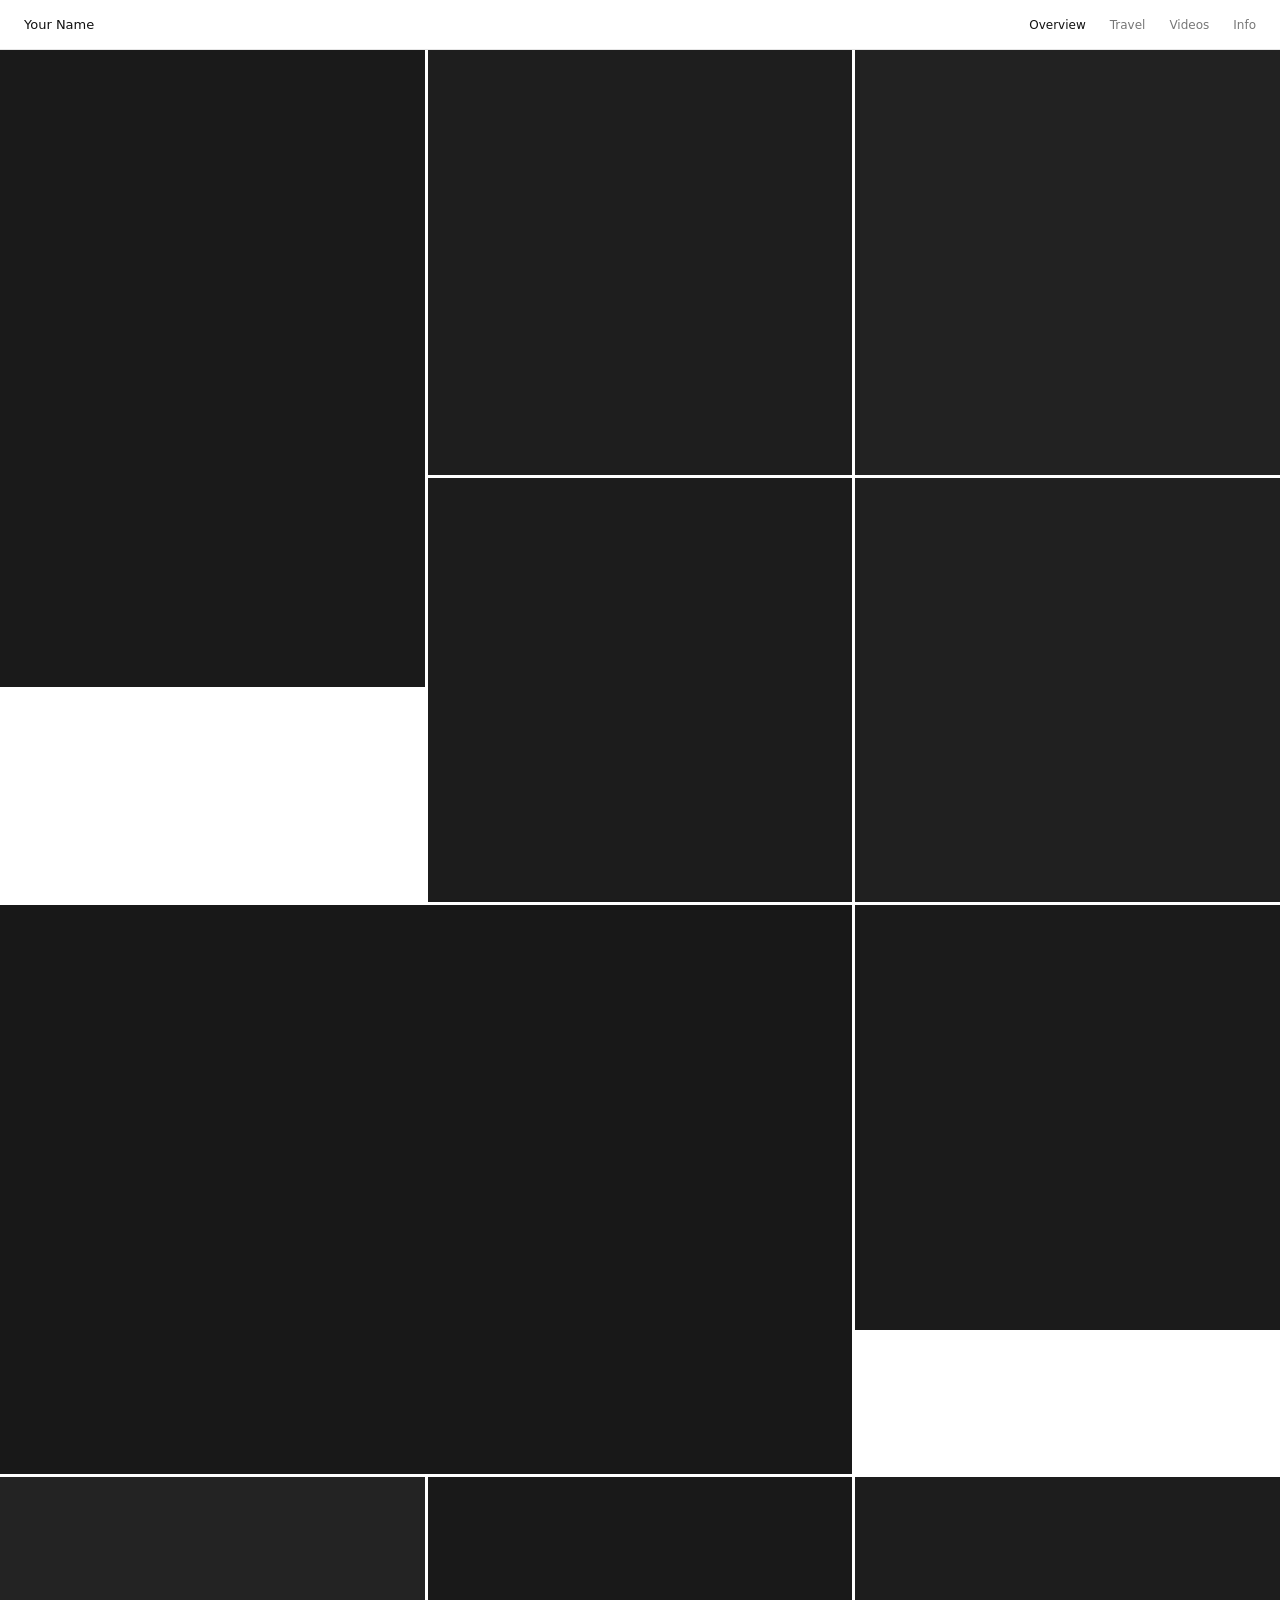
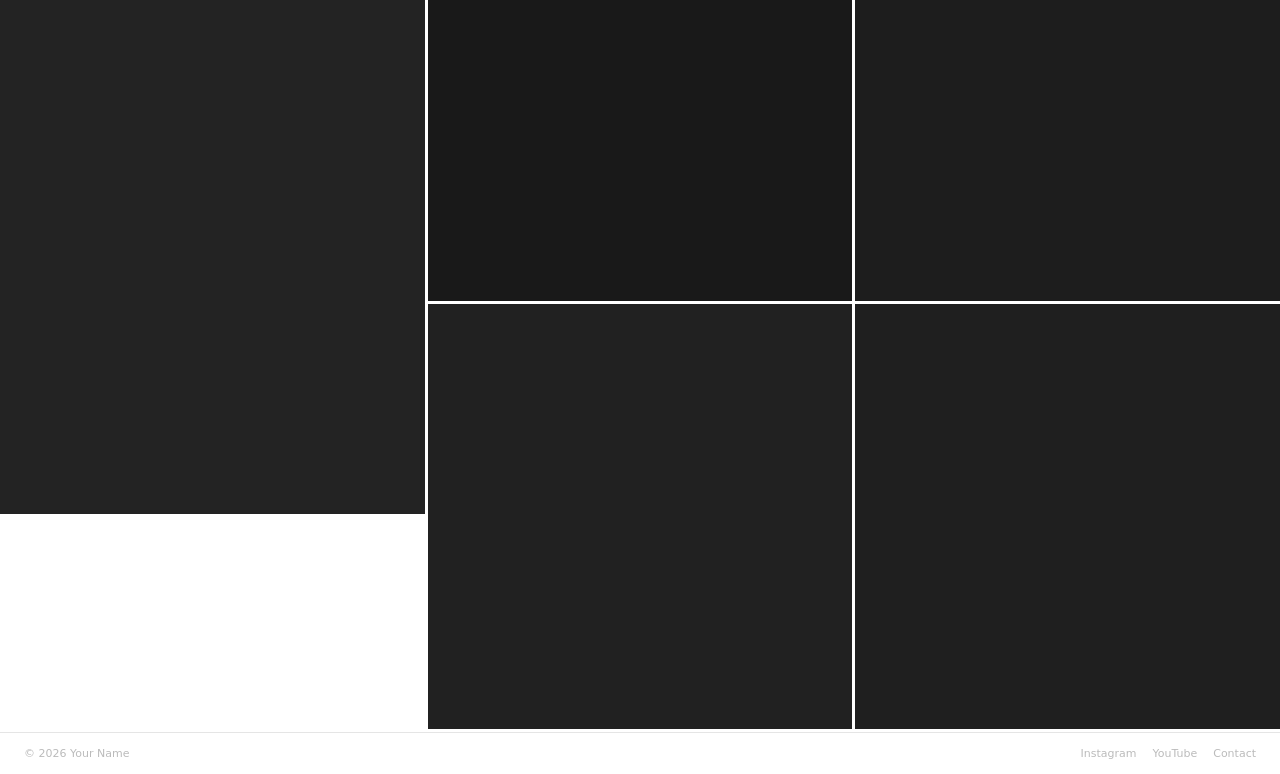
==== index.html @ 140dd401 "Build photography portfolio site from spec Static site with 4 pages (overview, travel, videos, info)" ====
<!DOCTYPE html>
<html lang="en">
<head>
  <meta charset="UTF-8">
  <meta name="viewport" content="width=device-width, initial-scale=1.0">
  <title>Portfolio</title>
  <link rel="stylesheet" href="style.css">
</head>
<body>
  <nav>
    <a class="site-name" href="index.html" id="nav-name"></a>
    <div class="nav-links" id="nav-links"></div>
    <div class="nav-hamburger"><span></span><span></span></div>
  </nav>

  <div class="photo-grid" id="photo-grid"></div>

  <div class="lightbox" id="lightbox">
    <img src="" alt="">
    <span class="lightbox-hint">click anywhere · esc to close</span>
  </div>

  <footer>
    <span class="footer-copy" id="footer-copy"></span>
    <div class="footer-links" id="footer-links"></div>
  </footer>

  <script src="config.js"></script>
  <script src="nav.js"></script>
  <script>
    // Nav
    document.getElementById("nav-name").textContent = CONFIG.name;
    const navLinks = document.getElementById("nav-links");
    CONFIG.nav.links.forEach(l => {
      const a = document.createElement("a");
      a.href = l.href;
      a.textContent = l.label;
      navLinks.appendChild(a);
    });

    // Photo grid
    const grid = document.getElementById("photo-grid");
    const rhythm = CONFIG.overview.rhythm;
    const photos = CONFIG.overview.photos;

    if (photos.length === 0) {
      const placeholderBgs = ["#1a1a1a","#1e1e1e","#222222","#1c1c1c","#202020","#181818","#1b1b1b","#232323","#191919","#1d1d1d","#212121","#1f1f1f"];
      for (let i = 0; i < 12; i++) {
        const div = document.createElement("div");
        div.className = "cell " + rhythm[i % rhythm.length];
        div.style.background = placeholderBgs[i];
        grid.appendChild(div);
      }
    } else {
      photos.forEach((photo, i) => {
        const div = document.createElement("div");
        div.className = "cell " + rhythm[i % rhythm.length];
        div.dataset.lightbox = photo.src;
        const img = document.createElement("img");
        img.src = photo.src;
        img.alt = photo.alt || "";
        img.loading = "lazy";
        div.appendChild(img);
        grid.appendChild(div);
      });
    }

    // Footer
    document.getElementById("footer-copy").textContent = "© " + new Date().getFullYear() + " " + CONFIG.name;
    const footerLinks = document.getElementById("footer-links");
    CONFIG.info.elsewhere.forEach(link => {
      if (!link.url) return;
      const a = document.createElement("a");
      a.href = link.url;
      a.target = "_blank";
      a.textContent = link.label;
      footerLinks.appendChild(a);
    });
    const contactA = document.createElement("a");
    contactA.href = "info.html";
    contactA.textContent = "Contact";
    footerLinks.appendChild(contactA);
  </script>
</body>
</html>
---- style.css ----
*, *::before, *::after { box-sizing: border-box; margin: 0; padding: 0; }

:root {
  --bg: #ffffff;
  --text: #111111;
  --text-muted: #777777;
  --text-faint: #bbbbbb;
  --border: rgba(0, 0, 0, 0.1);
  --gap: 3px;
  --font: system-ui, -apple-system, sans-serif;
}
@media (prefers-color-scheme: dark) {
  :root {
    --bg: #0f0f0f;
    --text: #e2e2e2;
    --text-muted: #666666;
    --text-faint: #3a3a3a;
    --border: rgba(255, 255, 255, 0.07);
  }
}

html { -webkit-font-smoothing: antialiased; }
body { background: var(--bg); color: var(--text); font-family: var(--font); }

/* Nav */
nav {
  display: flex; align-items: center; justify-content: space-between;
  padding: 17px 24px;
  border-bottom: 0.5px solid var(--border);
  position: sticky; top: 0; background: var(--bg); z-index: 10;
}
.site-name { font-size: 13px; color: var(--text); text-decoration: none; }
.nav-links { display: flex; gap: 24px; }
.nav-links a { font-size: 12px; color: var(--text-muted); text-decoration: none; transition: color 0.1s; }
.nav-links a:hover, .nav-links a.active { color: var(--text); }
.nav-hamburger { display: none; flex-direction: column; gap: 4px; cursor: pointer; padding: 4px; }
.nav-hamburger span { display: block; width: 18px; height: 0.5px; background: var(--text-muted); }

/* Overview grid */
.photo-grid {
  display: grid;
  grid-template-columns: repeat(3, minmax(0, 1fr));
  gap: var(--gap);
}
.cell { background: #1a1a1a; overflow: hidden; cursor: pointer; display: block; position: relative; }
.cell:hover { opacity: 0.86; transition: opacity 0.12s; }
.cell img { width: 100%; height: 100%; object-fit: cover; display: block; }
.cell.sq   { aspect-ratio: 1 / 1; }
.cell.tall { aspect-ratio: 2 / 3; grid-row: span 2; }
.cell.wide { grid-column: span 2; aspect-ratio: 3 / 2; }

/* Travel grid */
.travel-grid {
  display: grid;
  grid-template-columns: repeat(4, minmax(0, 1fr));
  gap: var(--gap);
}
.travel-cell { aspect-ratio: 1 / 1; background: #1a1a1a; overflow: hidden; cursor: pointer; position: relative; }
.travel-cell:hover { opacity: 0.86; transition: opacity 0.12s; }
.travel-cell img { width: 100%; height: 100%; object-fit: cover; display: block; }
.travel-label {
  position: absolute; bottom: 0; left: 0; right: 0;
  padding: 28px 10px 9px;
  background: linear-gradient(transparent, rgba(0, 0, 0, 0.55));
}
.travel-label span { font-size: 11px; color: rgba(255,255,255,0.85); letter-spacing: 0.04em; }

/* Video grid */
.video-grid {
  display: grid;
  grid-template-columns: repeat(2, minmax(0, 1fr));
  gap: 12px; padding: 20px;
}
.video-card { cursor: pointer; }
.video-card:hover { opacity: 0.86; transition: opacity 0.12s; }
.video-thumb {
  aspect-ratio: 16 / 9; background: #1a1a1a;
  border-radius: 4px; overflow: hidden;
  position: relative; display: flex; align-items: center; justify-content: center;
}
.video-thumb img { width: 100%; height: 100%; object-fit: cover; display: block; }
.play-btn {
  position: absolute; width: 38px; height: 38px; border-radius: 50%;
  background: rgba(255,255,255,0.12); border: 0.5px solid rgba(255,255,255,0.25);
  display: flex; align-items: center; justify-content: center;
}
.play-btn svg { margin-left: 2px; }
.video-meta { padding: 9px 2px 0; }
.video-title { font-size: 13px; color: var(--text); margin-bottom: 3px; }
.video-sub   { font-size: 11px; color: var(--text-muted); }

/* Info page */
.info-wrap { max-width: 480px; margin: 0 auto; padding: 52px 24px 72px; }
.info-section { margin-bottom: 40px; }
.info-label { font-size: 10px; letter-spacing: 0.1em; text-transform: uppercase; color: var(--text-faint); margin-bottom: 14px; }
.info-body { font-size: 13px; color: var(--text-muted); line-height: 1.85; }
.info-body p { margin-bottom: 10px; }
.info-body p:last-child { margin-bottom: 0; }
.info-list { list-style: none; }
.info-list li { font-size: 13px; color: var(--text-muted); line-height: 1.95; display: flex; justify-content: space-between; gap: 16px; }
.info-list li span { font-size: 12px; color: var(--text-faint); white-space: nowrap; }
.info-link { color: var(--text); text-decoration: none; border-bottom: 0.5px solid var(--border); padding-bottom: 1px; }
.info-link:hover { border-color: var(--text-muted); }
.info-divider { height: 0.5px; background: var(--border); margin-bottom: 40px; }

/* Lightbox */
.lightbox {
  display: none; position: fixed; inset: 0; z-index: 100;
  background: rgba(0,0,0,0.93);
  align-items: center; justify-content: center; flex-direction: column;
  gap: 14px; cursor: pointer;
}
.lightbox.open { display: flex; }
.lightbox img { max-width: 88vw; max-height: 85vh; object-fit: contain; display: block; }
.lightbox-hint { font-size: 11px; color: rgba(255,255,255,0.25); letter-spacing: 0.06em; }

/* Footer */
footer {
  display: flex; justify-content: space-between; align-items: center;
  padding: 14px 24px; border-top: 0.5px solid var(--border); margin-top: var(--gap);
}
.footer-copy { font-size: 11px; color: var(--text-faint); }
.footer-links { display: flex; gap: 16px; }
.footer-links a { font-size: 11px; color: var(--text-faint); text-decoration: none; }
.footer-links a:hover { color: var(--text-muted); }

/* Mobile */
@media (max-width: 640px) {
  nav { padding: 14px 16px; }
  .nav-links { display: none; }
  .nav-links.open {
    display: flex; flex-direction: column;
    position: absolute; top: 48px; left: 0; right: 0;
    background: var(--bg); border-bottom: 0.5px solid var(--border);
    padding: 16px 16px 20px; gap: 16px; z-index: 9;
  }
  .nav-hamburger { display: flex; }
  .photo-grid  { grid-template-columns: repeat(2, minmax(0, 1fr)); }
  .travel-grid { grid-template-columns: repeat(2, minmax(0, 1fr)); }
  .video-grid  { grid-template-columns: 1fr; padding: 14px; }
  .info-wrap   { padding: 36px 16px 56px; }
  footer { padding: 12px 16px; flex-direction: column; gap: 8px; align-items: flex-start; }
}
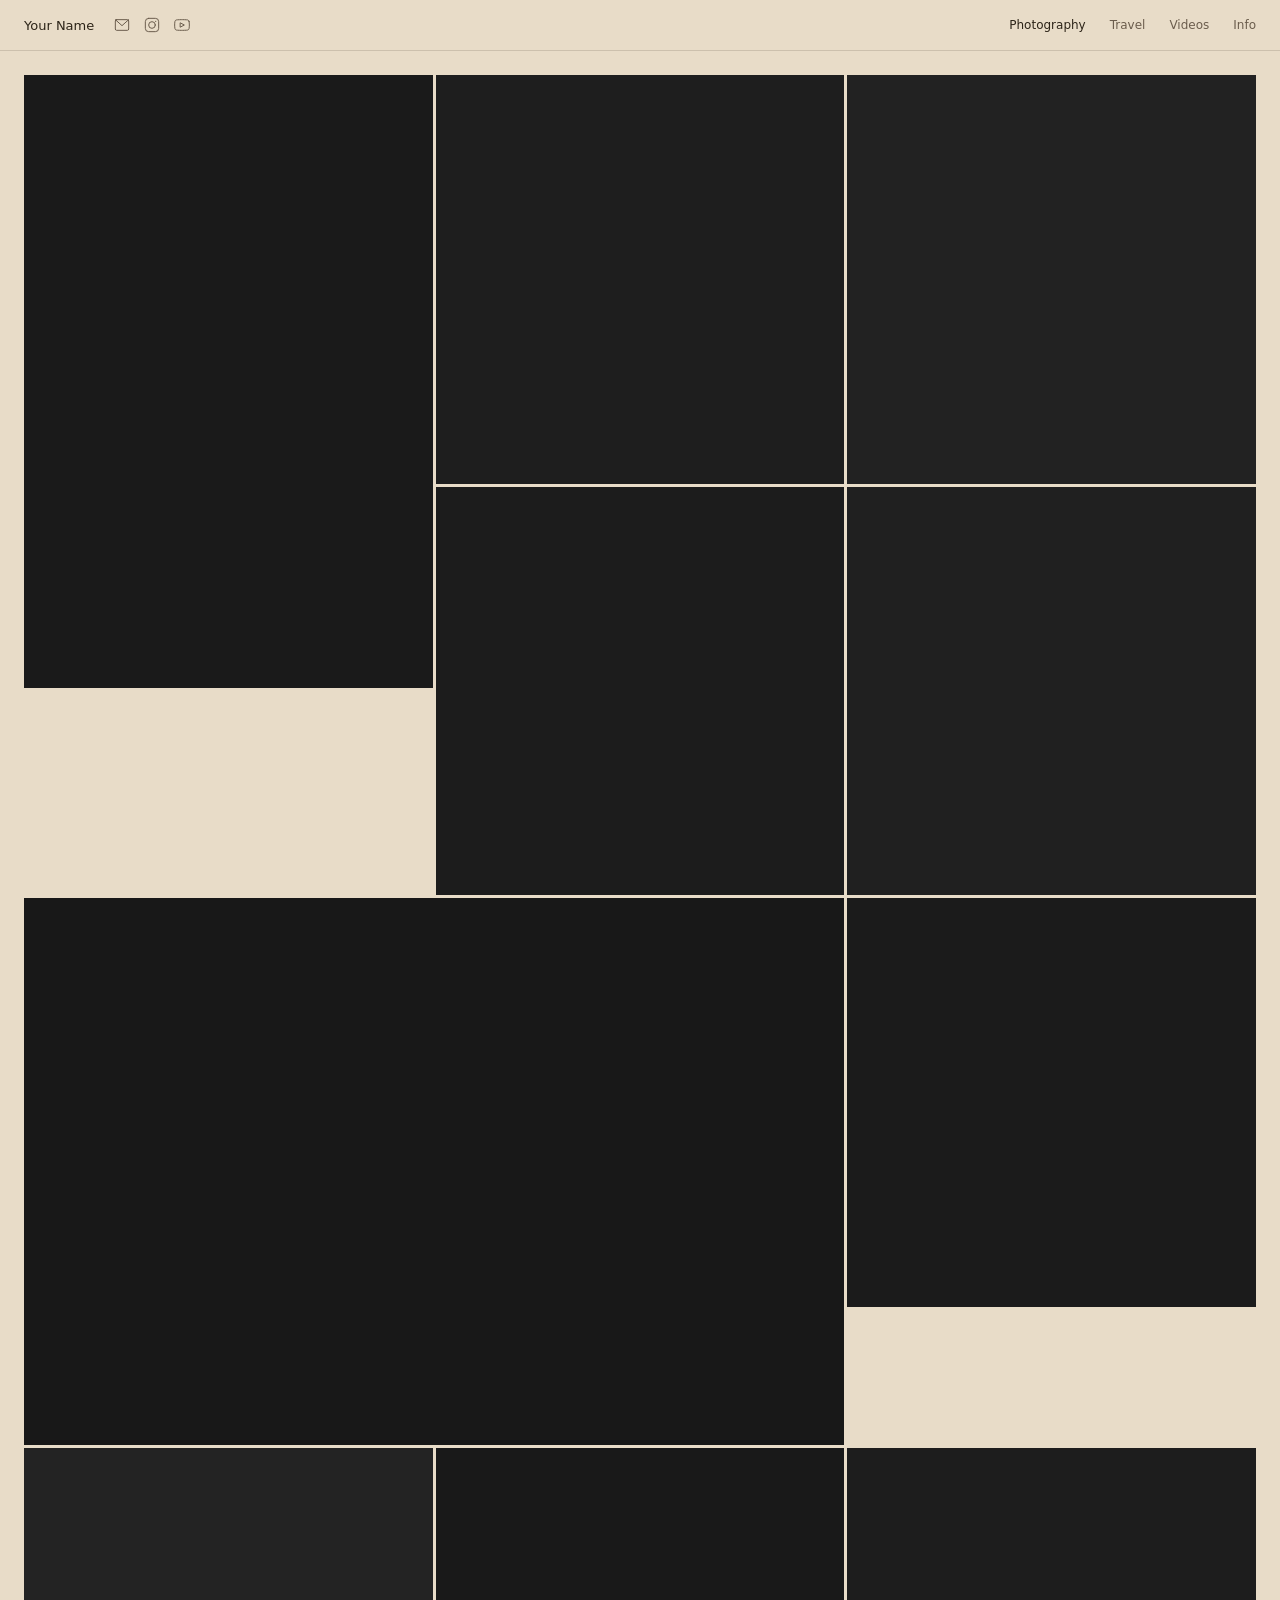
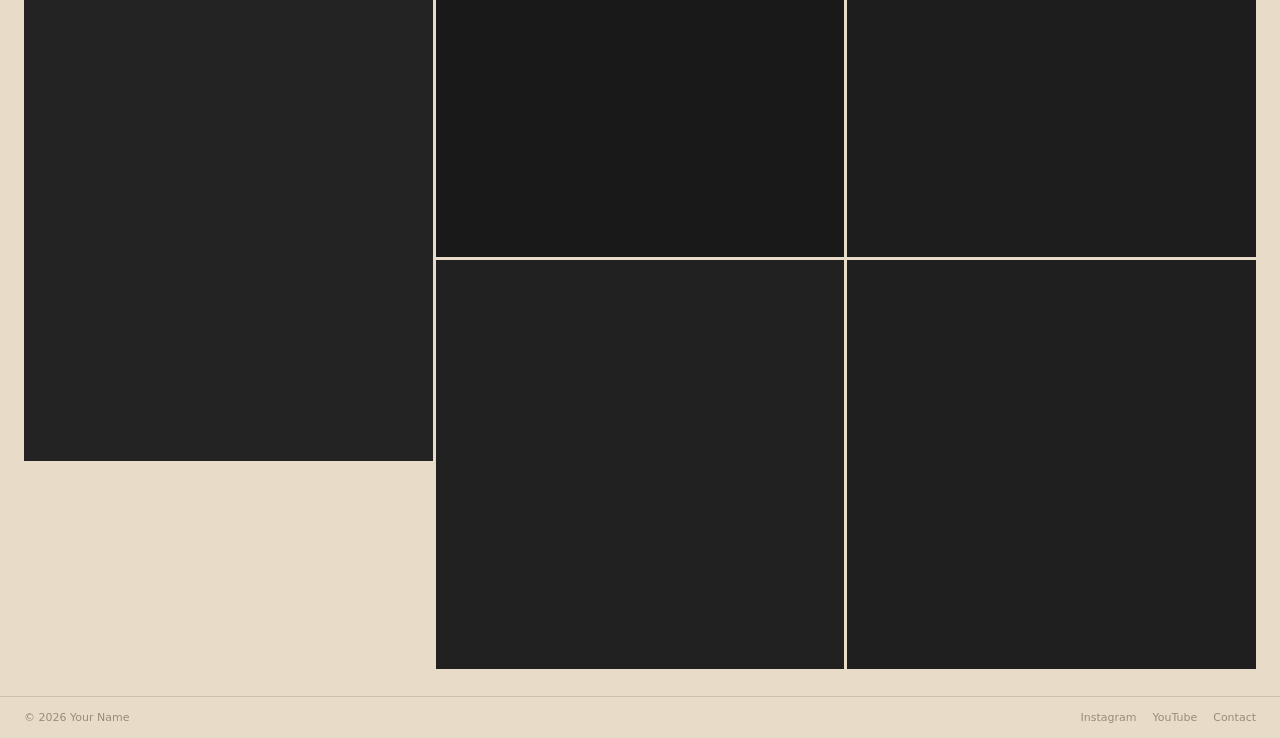
==== commit 9196d34b: "Restyle: rustic beige bg, nav icons, margins, rename to Photography - Background changed to rustic b" ====
--- a/index.html
+++ b/index.html
@@ -8,7 +8,10 @@
 </head>
 <body>
   <nav>
-    <a class="site-name" href="index.html" id="nav-name"></a>
+    <div class="nav-left">
+      <a class="site-name" href="index.html" id="nav-name"></a>
+      <div class="nav-icons" id="nav-icons"></div>
+    </div>
     <div class="nav-links" id="nav-links"></div>
     <div class="nav-hamburger"><span></span><span></span></div>
   </nav>
@@ -37,6 +40,8 @@
       a.textContent = l.label;
       navLinks.appendChild(a);
     });
+
+
 
     // Photo grid
     const grid = document.getElementById("photo-grid");
--- a/style.css
+++ b/style.css
@@ -1,21 +1,22 @@
 *, *::before, *::after { box-sizing: border-box; margin: 0; padding: 0; }
 
 :root {
-  --bg: #ffffff;
-  --text: #111111;
-  --text-muted: #777777;
-  --text-faint: #bbbbbb;
-  --border: rgba(0, 0, 0, 0.1);
+  --bg: #e8dcc8;
+  --text: #2c2418;
+  --text-muted: #6b5d4d;
+  --text-faint: #9a8b78;
+  --border: rgba(44, 36, 24, 0.15);
   --gap: 3px;
+  --page-margin: 24px;
   --font: system-ui, -apple-system, sans-serif;
 }
 @media (prefers-color-scheme: dark) {
   :root {
-    --bg: #0f0f0f;
-    --text: #e2e2e2;
-    --text-muted: #666666;
-    --text-faint: #3a3a3a;
-    --border: rgba(255, 255, 255, 0.07);
+    --bg: #2a2318;
+    --text: #e2dace;
+    --text-muted: #9a8b78;
+    --text-faint: #6b5d4d;
+    --border: rgba(226, 218, 206, 0.12);
   }
 }
 
@@ -25,11 +26,16 @@
 /* Nav */
 nav {
   display: flex; align-items: center; justify-content: space-between;
-  padding: 17px 24px;
+  padding: 17px var(--page-margin);
   border-bottom: 0.5px solid var(--border);
   position: sticky; top: 0; background: var(--bg); z-index: 10;
 }
+.nav-left { display: flex; align-items: center; gap: 20px; }
 .site-name { font-size: 13px; color: var(--text); text-decoration: none; }
+.nav-icons { display: flex; align-items: center; gap: 14px; }
+.nav-icons a { color: var(--text-muted); transition: color 0.1s; display: flex; }
+.nav-icons a:hover { color: var(--text); }
+.nav-icons svg { width: 16px; height: 16px; }
 .nav-links { display: flex; gap: 24px; }
 .nav-links a { font-size: 12px; color: var(--text-muted); text-decoration: none; transition: color 0.1s; }
 .nav-links a:hover, .nav-links a.active { color: var(--text); }
@@ -41,6 +47,7 @@
   display: grid;
   grid-template-columns: repeat(3, minmax(0, 1fr));
   gap: var(--gap);
+  padding: var(--page-margin);
 }
 .cell { background: #1a1a1a; overflow: hidden; cursor: pointer; display: block; position: relative; }
 .cell:hover { opacity: 0.86; transition: opacity 0.12s; }
@@ -54,6 +61,7 @@
   display: grid;
   grid-template-columns: repeat(4, minmax(0, 1fr));
   gap: var(--gap);
+  padding: var(--page-margin);
 }
 .travel-cell { aspect-ratio: 1 / 1; background: #1a1a1a; overflow: hidden; cursor: pointer; position: relative; }
 .travel-cell:hover { opacity: 0.86; transition: opacity 0.12s; }
@@ -69,7 +77,7 @@
 .video-grid {
   display: grid;
   grid-template-columns: repeat(2, minmax(0, 1fr));
-  gap: 12px; padding: 20px;
+  gap: 12px; padding: var(--page-margin);
 }
 .video-card { cursor: pointer; }
 .video-card:hover { opacity: 0.86; transition: opacity 0.12s; }
@@ -117,7 +125,7 @@
 /* Footer */
 footer {
   display: flex; justify-content: space-between; align-items: center;
-  padding: 14px 24px; border-top: 0.5px solid var(--border); margin-top: var(--gap);
+  padding: 14px var(--page-margin); border-top: 0.5px solid var(--border); margin-top: var(--gap);
 }
 .footer-copy { font-size: 11px; color: var(--text-faint); }
 .footer-links { display: flex; gap: 16px; }
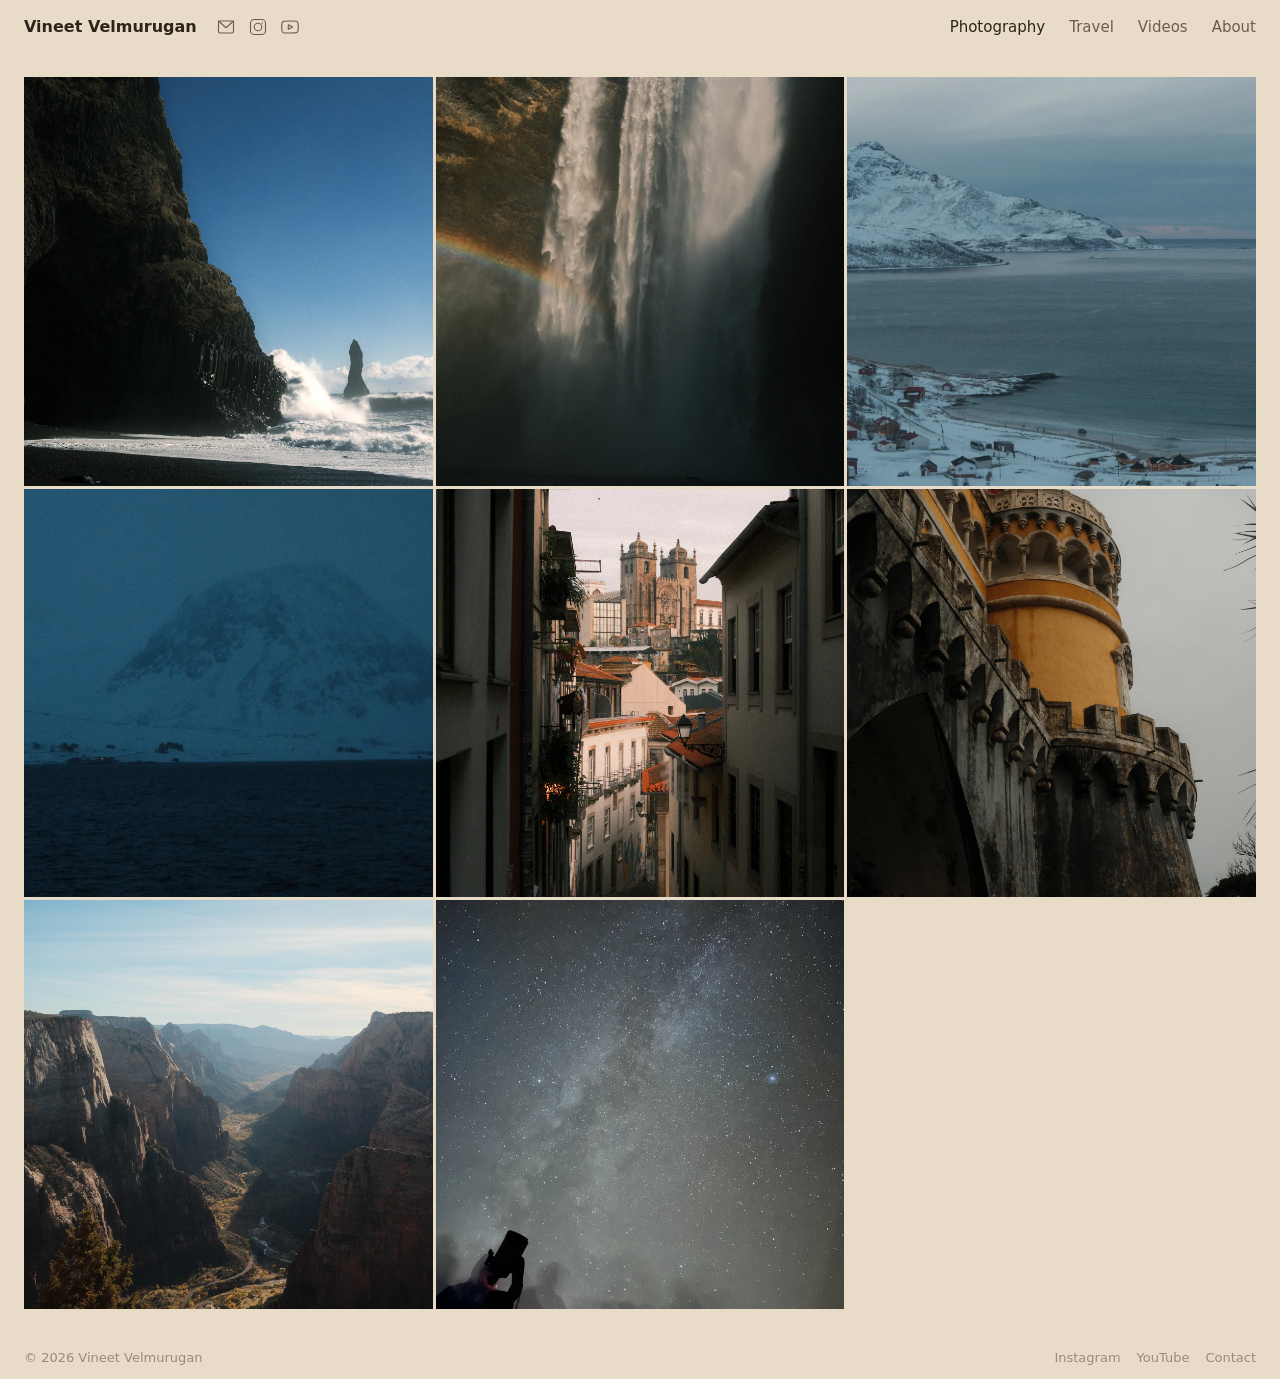
==== commit 1a70aa7a: "Simplify photo grid to static 3-column layout Removed rhythm system (tall/wide/sq). All cells are no" ====
--- a/index.html
+++ b/index.html
@@ -45,21 +45,20 @@
 
     // Photo grid
     const grid = document.getElementById("photo-grid");
-    const rhythm = CONFIG.overview.rhythm;
     const photos = CONFIG.overview.photos;
 
     if (photos.length === 0) {
       const placeholderBgs = ["#1a1a1a","#1e1e1e","#222222","#1c1c1c","#202020","#181818","#1b1b1b","#232323","#191919","#1d1d1d","#212121","#1f1f1f"];
       for (let i = 0; i < 12; i++) {
         const div = document.createElement("div");
-        div.className = "cell " + rhythm[i % rhythm.length];
+        div.className = "cell";
         div.style.background = placeholderBgs[i];
         grid.appendChild(div);
       }
     } else {
-      photos.forEach((photo, i) => {
+      photos.forEach((photo) => {
         const div = document.createElement("div");
-        div.className = "cell " + rhythm[i % rhythm.length];
+        div.className = "cell";
         div.dataset.lightbox = photo.src;
         const img = document.createElement("img");
         img.src = photo.src;
--- a/style.css
+++ b/style.css
@@ -10,34 +10,24 @@
   --page-margin: 24px;
   --font: system-ui, -apple-system, sans-serif;
 }
-@media (prefers-color-scheme: dark) {
-  :root {
-    --bg: #2a2318;
-    --text: #e2dace;
-    --text-muted: #9a8b78;
-    --text-faint: #6b5d4d;
-    --border: rgba(226, 218, 206, 0.12);
-  }
-}
 
 html { -webkit-font-smoothing: antialiased; }
-body { background: var(--bg); color: var(--text); font-family: var(--font); }
+body { background: var(--bg); color: var(--text); font-family: var(--font); font-weight: 500; }
 
 /* Nav */
 nav {
   display: flex; align-items: center; justify-content: space-between;
   padding: 17px var(--page-margin);
-  border-bottom: 0.5px solid var(--border);
   position: sticky; top: 0; background: var(--bg); z-index: 10;
 }
 .nav-left { display: flex; align-items: center; gap: 20px; }
-.site-name { font-size: 13px; color: var(--text); text-decoration: none; }
+.site-name { font-size: 16px; color: var(--text); text-decoration: none; font-weight: 600; }
 .nav-icons { display: flex; align-items: center; gap: 14px; }
 .nav-icons a { color: var(--text-muted); transition: color 0.1s; display: flex; }
 .nav-icons a:hover { color: var(--text); }
-.nav-icons svg { width: 16px; height: 16px; }
+.nav-icons svg { width: 18px; height: 18px; }
 .nav-links { display: flex; gap: 24px; }
-.nav-links a { font-size: 12px; color: var(--text-muted); text-decoration: none; transition: color 0.1s; }
+.nav-links a { font-size: 15px; color: var(--text-muted); text-decoration: none; transition: color 0.1s; font-weight: 500; }
 .nav-links a:hover, .nav-links a.active { color: var(--text); }
 .nav-hamburger { display: none; flex-direction: column; gap: 4px; cursor: pointer; padding: 4px; }
 .nav-hamburger span { display: block; width: 18px; height: 0.5px; background: var(--text-muted); }
@@ -49,12 +39,9 @@
   gap: var(--gap);
   padding: var(--page-margin);
 }
-.cell { background: #1a1a1a; overflow: hidden; cursor: pointer; display: block; position: relative; }
+.cell { background: #1a1a1a; overflow: hidden; cursor: pointer; display: block; position: relative; aspect-ratio: 1 / 1; }
 .cell:hover { opacity: 0.86; transition: opacity 0.12s; }
 .cell img { width: 100%; height: 100%; object-fit: cover; display: block; }
-.cell.sq   { aspect-ratio: 1 / 1; }
-.cell.tall { aspect-ratio: 2 / 3; grid-row: span 2; }
-.cell.wide { grid-column: span 2; aspect-ratio: 3 / 2; }
 
 /* Travel grid */
 .travel-grid {
@@ -71,7 +58,7 @@
   padding: 28px 10px 9px;
   background: linear-gradient(transparent, rgba(0, 0, 0, 0.55));
 }
-.travel-label span { font-size: 11px; color: rgba(255,255,255,0.85); letter-spacing: 0.04em; }
+.travel-label span { font-size: 14px; color: rgba(255,255,255,0.85); letter-spacing: 0.04em; }
 
 /* Video grid */
 .video-grid {
@@ -94,22 +81,33 @@
 }
 .play-btn svg { margin-left: 2px; }
 .video-meta { padding: 9px 2px 0; }
-.video-title { font-size: 13px; color: var(--text); margin-bottom: 3px; }
-.video-sub   { font-size: 11px; color: var(--text-muted); }
+.video-title { font-size: 16px; color: var(--text); margin-bottom: 3px; }
+.video-sub   { font-size: 14px; color: var(--text-muted); }
 
 /* Info page */
-.info-wrap { max-width: 480px; margin: 0 auto; padding: 52px 24px 72px; }
+.info-layout {
+  display: flex; gap: 48px; align-items: flex-start;
+  max-width: 1100px; margin: 0 auto; padding: 52px 40px 72px;
+}
+.info-photo {
+  width: 500px; min-width: 500px; aspect-ratio: 3 / 4;
+  background: #c9b99a; border-radius: 4px; overflow: hidden;
+  position: sticky; top: 80px;
+}
+.info-photo img { width: 100%; height: 100%; object-fit: cover; display: block; }
+.info-content { flex: 1; }
 .info-section { margin-bottom: 40px; }
-.info-label { font-size: 10px; letter-spacing: 0.1em; text-transform: uppercase; color: var(--text-faint); margin-bottom: 14px; }
-.info-body { font-size: 13px; color: var(--text-muted); line-height: 1.85; }
+.info-label { font-size: 12px; letter-spacing: 0.1em; text-transform: uppercase; color: var(--text-faint); margin-bottom: 14px; }
+.info-body { font-size: 16px; color: var(--text-muted); line-height: 1.85; }
 .info-body p { margin-bottom: 10px; }
 .info-body p:last-child { margin-bottom: 0; }
 .info-list { list-style: none; }
-.info-list li { font-size: 13px; color: var(--text-muted); line-height: 1.95; display: flex; justify-content: space-between; gap: 16px; }
-.info-list li span { font-size: 12px; color: var(--text-faint); white-space: nowrap; }
+.info-list li { font-size: 16px; color: var(--text-muted); line-height: 1.95; display: flex; justify-content: space-between; gap: 16px; }
+.info-list li span { font-size: 14px; color: var(--text-faint); white-space: nowrap; }
 .info-link { color: var(--text); text-decoration: none; border-bottom: 0.5px solid var(--border); padding-bottom: 1px; }
 .info-link:hover { border-color: var(--text-muted); }
 .info-divider { height: 0.5px; background: var(--border); margin-bottom: 40px; }
+
 
 /* Lightbox */
 .lightbox {
@@ -120,16 +118,16 @@
 }
 .lightbox.open { display: flex; }
 .lightbox img { max-width: 88vw; max-height: 85vh; object-fit: contain; display: block; }
-.lightbox-hint { font-size: 11px; color: rgba(255,255,255,0.25); letter-spacing: 0.06em; }
+.lightbox-hint { font-size: 13px; color: rgba(255,255,255,0.25); letter-spacing: 0.06em; }
 
 /* Footer */
 footer {
   display: flex; justify-content: space-between; align-items: center;
-  padding: 14px var(--page-margin); border-top: 0.5px solid var(--border); margin-top: var(--gap);
+  padding: 14px var(--page-margin); margin-top: var(--gap);
 }
-.footer-copy { font-size: 11px; color: var(--text-faint); }
+.footer-copy { font-size: 13px; color: var(--text-faint); }
 .footer-links { display: flex; gap: 16px; }
-.footer-links a { font-size: 11px; color: var(--text-faint); text-decoration: none; }
+.footer-links a { font-size: 13px; color: var(--text-faint); text-decoration: none; }
 .footer-links a:hover { color: var(--text-muted); }
 
 /* Mobile */
@@ -139,13 +137,14 @@
   .nav-links.open {
     display: flex; flex-direction: column;
     position: absolute; top: 48px; left: 0; right: 0;
-    background: var(--bg); border-bottom: 0.5px solid var(--border);
+    background: var(--bg);
     padding: 16px 16px 20px; gap: 16px; z-index: 9;
   }
   .nav-hamburger { display: flex; }
   .photo-grid  { grid-template-columns: repeat(2, minmax(0, 1fr)); }
   .travel-grid { grid-template-columns: repeat(2, minmax(0, 1fr)); }
   .video-grid  { grid-template-columns: 1fr; padding: 14px; }
-  .info-wrap   { padding: 36px 16px 56px; }
+  .info-layout { flex-direction: column; padding: 36px 16px 56px; }
+  .info-photo  { width: 100%; min-width: auto; aspect-ratio: 4 / 3; position: static; }
   footer { padding: 12px 16px; flex-direction: column; gap: 8px; align-items: flex-start; }
 }
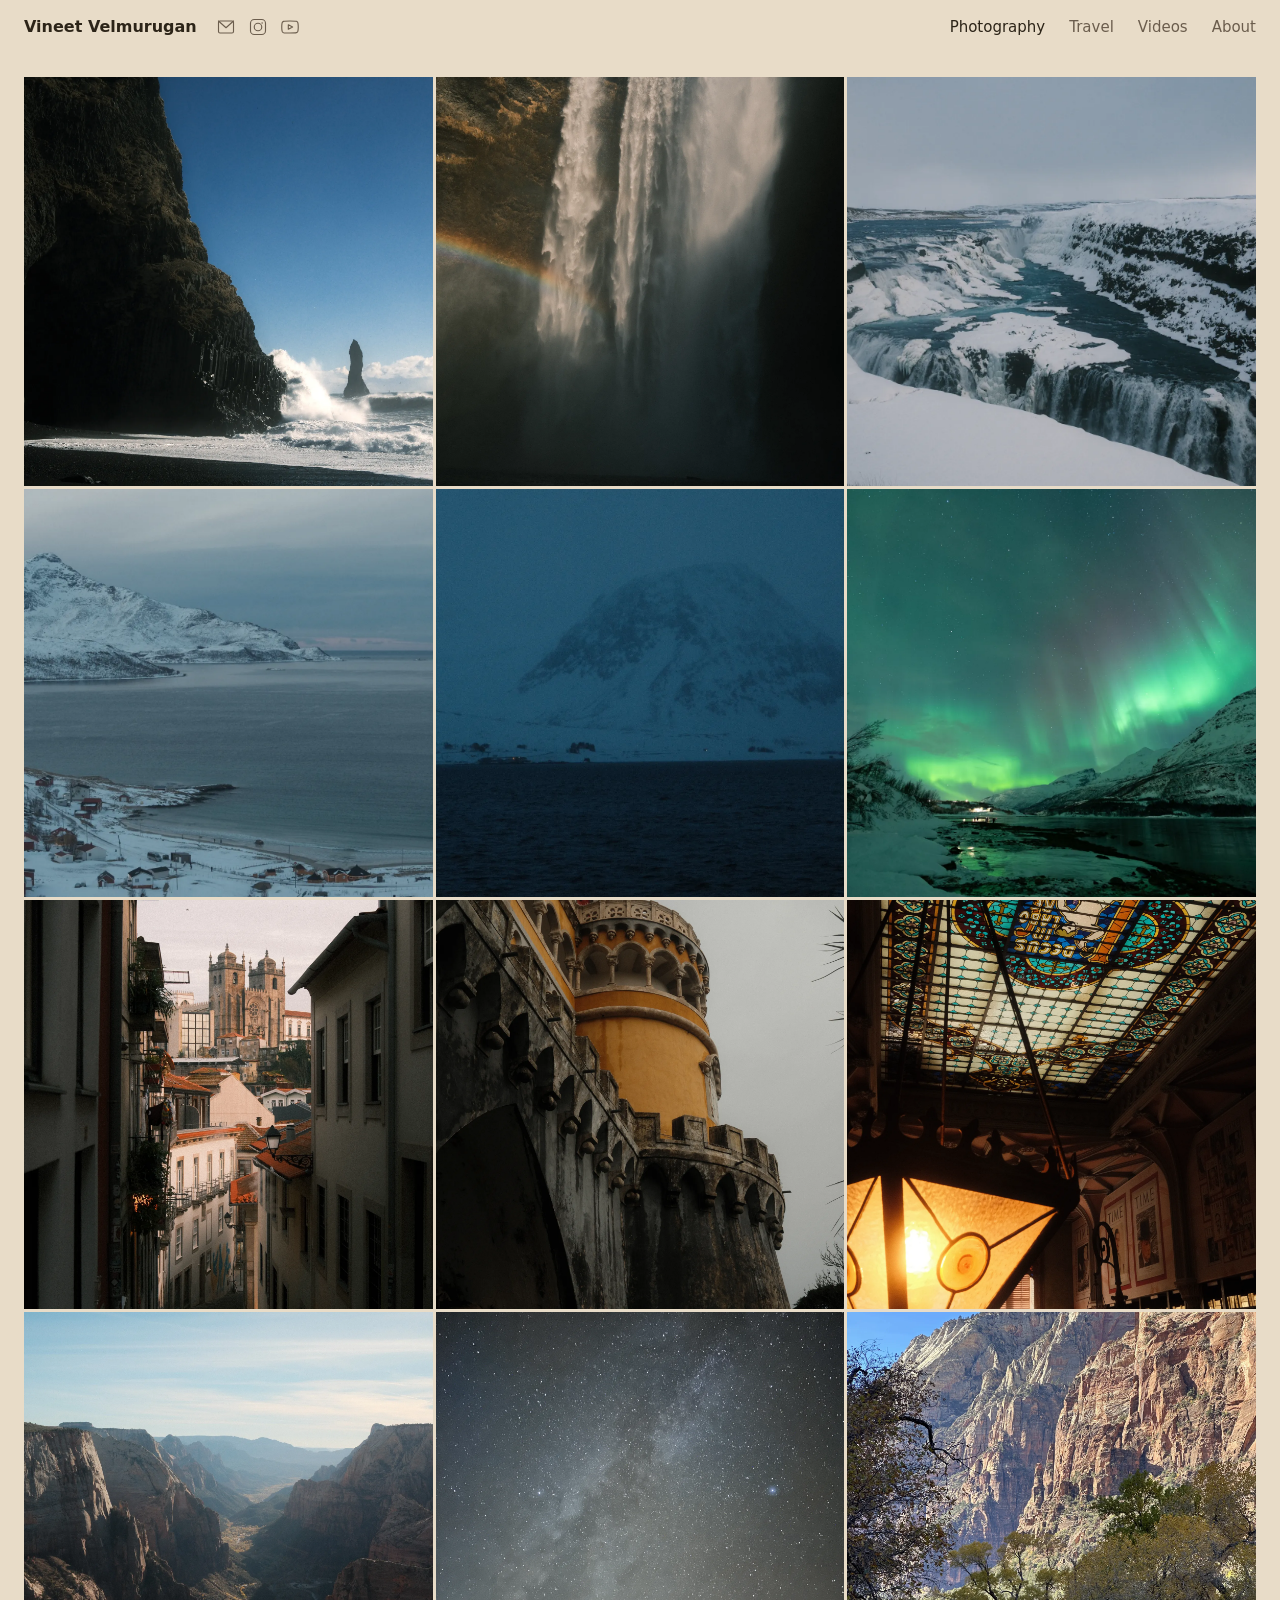
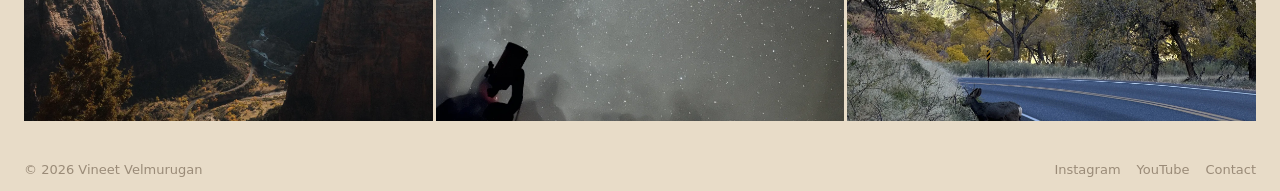
==== commit 9270deae: "Bold first bio line as tagline, fix Contact footer to mailto First paragraph in About section is now" ====
--- a/index.html
+++ b/index.html
@@ -81,7 +81,7 @@
       footerLinks.appendChild(a);
     });
     const contactA = document.createElement("a");
-    contactA.href = "info.html";
+    contactA.href = "mailto:" + CONFIG.email;
     contactA.textContent = "Contact";
     footerLinks.appendChild(contactA);
   </script>
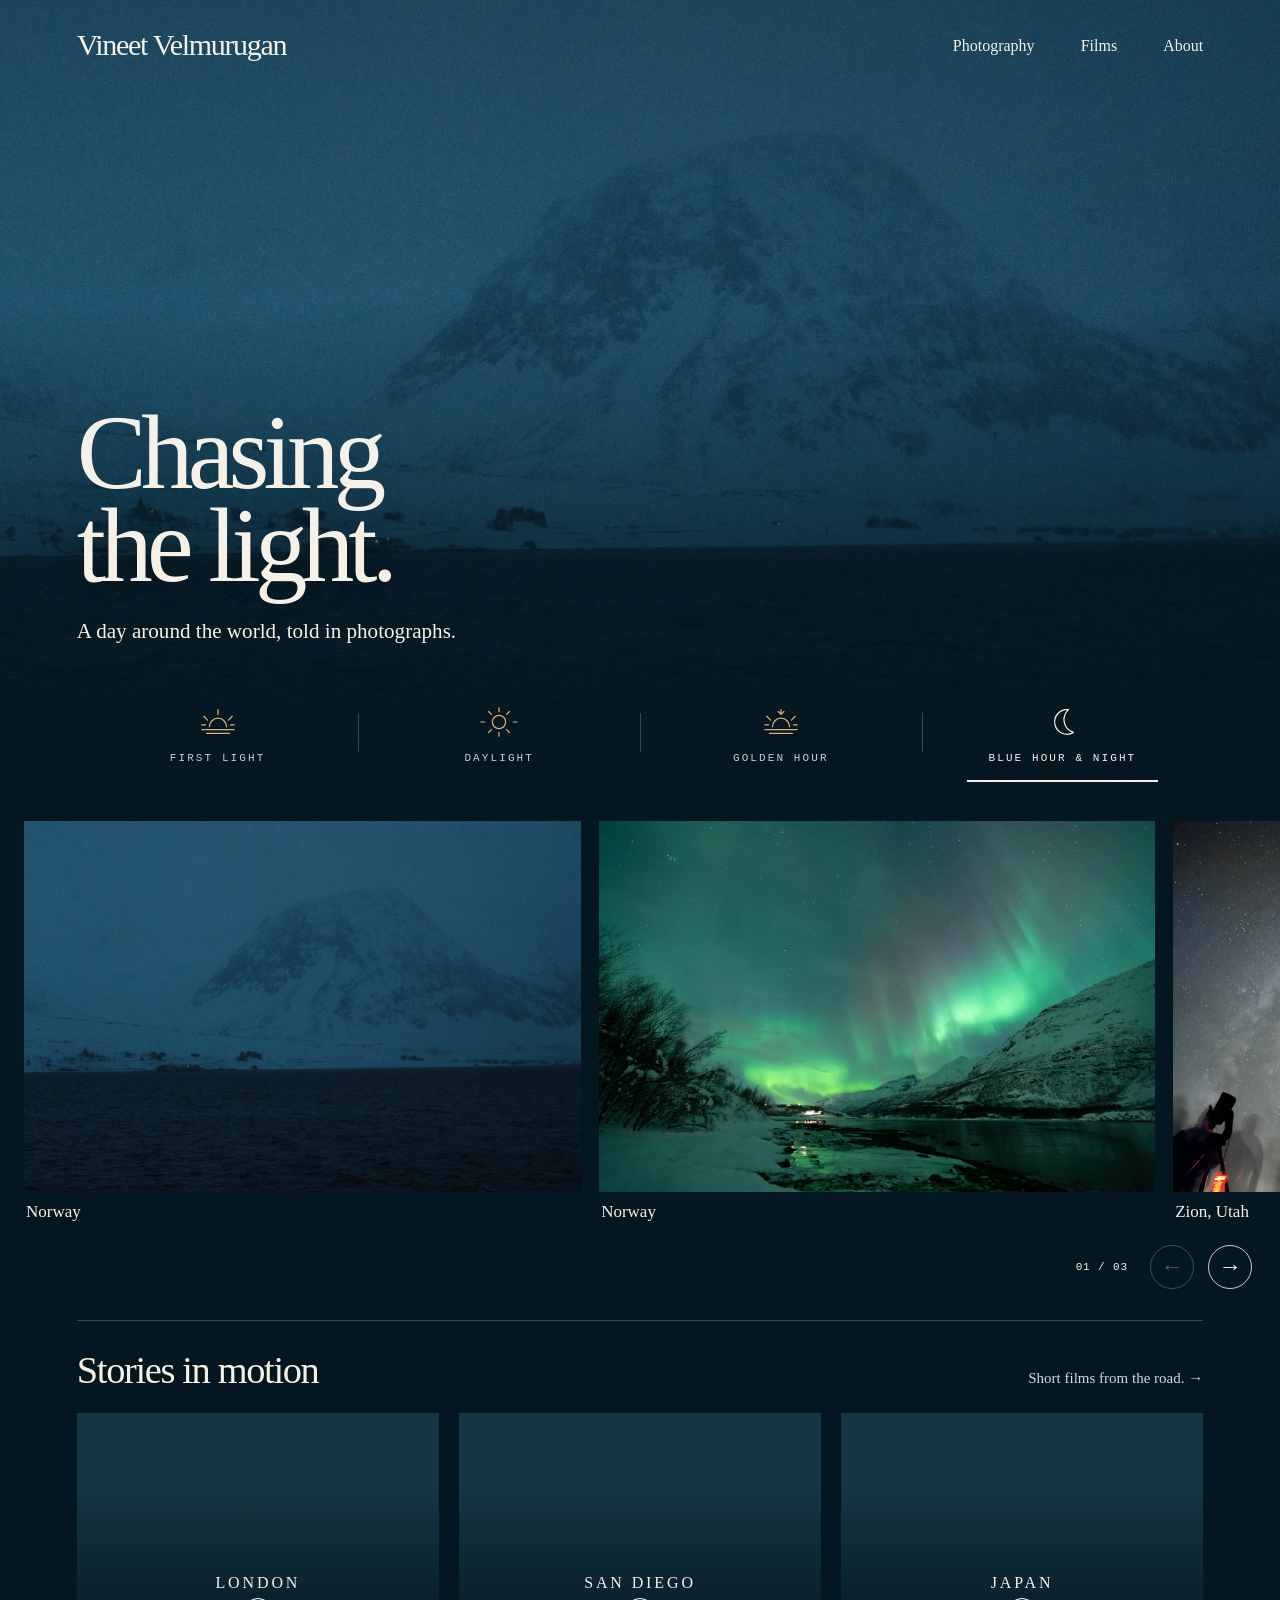
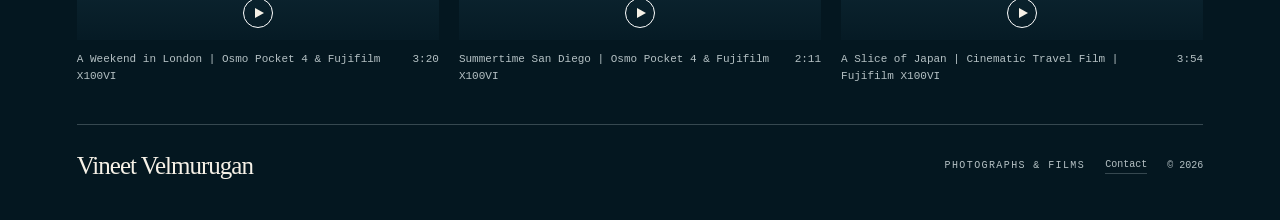
==== commit ad423725: "Build Chasing the Light static photography homepage" ====
--- a/index.html
+++ b/index.html
@@ -2,88 +2,66 @@
 <html lang="en">
 <head>
   <meta charset="UTF-8">
-  <meta name="viewport" content="width=device-width, initial-scale=1.0">
-  <title>Portfolio</title>
-  <link rel="stylesheet" href="style.css">
+  <meta name="viewport" content="width=device-width, initial-scale=1">
+  <meta name="theme-color" content="#041720">
+  <meta name="description" content="Travel photographs and films by Vineet Velmurugan. Explore the world through first light, daylight, golden hour, and the quiet of night.">
+  <title>Chasing the Light — Vineet Velmurugan</title>
+  <link rel="stylesheet" href="light.css">
+  <script src="config.js" defer></script>
+  <script src="light.js" defer></script>
 </head>
 <body>
-  <nav>
-    <div class="nav-left">
-      <a class="site-name" href="index.html" id="nav-name"></a>
-      <div class="nav-icons" id="nav-icons"></div>
+  <a class="skip-link" href="#photography">Skip to photographs</a>
+  <header class="site-header">
+    <a class="site-name" id="site-name" href="index.html"></a>
+    <nav class="site-nav" id="site-nav" aria-label="Main navigation"></nav>
+  </header>
+  <main>
+    <section class="hero" aria-labelledby="hero-title">
+      <img class="hero-image" id="hero-image" fetchpriority="high" decoding="async" alt="">
+      <div class="hero-shade"></div>
+      <div class="hero-content">
+        <h1 id="hero-title"></h1>
+        <p id="hero-subtitle"></p>
+      </div>
+      <div class="light-tabs" id="photography" role="tablist" aria-label="Explore photographs by light"></div>
+    </section>
+    <section class="gallery-section" aria-label="Selected photographs">
+      <div id="gallery-panel" role="tabpanel" tabindex="0">
+        <div class="gallery-track" id="gallery-track"></div>
+        <p class="empty-gallery" id="empty-gallery" hidden></p>
+      </div>
+      <div class="gallery-controls">
+        <p class="sr-only" id="gallery-status" role="status"></p>
+        <span class="gallery-counter" id="gallery-counter" aria-hidden="true"></span>
+        <button class="round-button" id="gallery-prev" type="button" aria-label="Previous photographs">←</button>
+        <button class="round-button" id="gallery-next" type="button" aria-label="Next photographs">→</button>
+      </div>
+    </section>
+    <section class="films-section" id="films" aria-labelledby="films-title">
+      <div class="section-heading">
+        <h2 id="films-title"></h2>
+        <a id="films-link" href="videos.html"></a>
+      </div>
+      <div class="film-grid" id="film-grid"></div>
+    </section>
+  </main>
+  <footer class="site-footer">
+    <a class="footer-name" id="footer-name" href="info.html"></a>
+    <div class="footer-details"><p id="footer-tagline"></p><a id="contact-link">Contact</a><span id="copyright"></span></div>
+  </footer>
+  <dialog class="photo-viewer" id="photo-viewer" aria-label="Full-screen photograph">
+    <button type="button" class="viewer-close round-button" id="viewer-close" aria-label="Close photograph">×</button>
+    <div class="viewer-stage"><img id="viewer-image" alt=""></div>
+    <div class="viewer-bottom">
+      <p id="viewer-caption" aria-live="polite"></p>
+      <div class="viewer-controls">
+        <button class="round-button" type="button" id="viewer-prev" aria-label="Previous photograph">←</button>
+        <span id="viewer-counter"></span>
+        <button class="round-button" type="button" id="viewer-next" aria-label="Next photograph">→</button>
+      </div>
     </div>
-    <div class="nav-links" id="nav-links"></div>
-    <div class="nav-hamburger"><span></span><span></span></div>
-  </nav>
-
-  <div class="photo-grid" id="photo-grid"></div>
-
-  <div class="lightbox" id="lightbox">
-    <img src="" alt="">
-    <span class="lightbox-hint">click anywhere · esc to close</span>
-  </div>
-
-  <footer>
-    <span class="footer-copy" id="footer-copy"></span>
-    <div class="footer-links" id="footer-links"></div>
-  </footer>
-
-  <script src="config.js"></script>
-  <script src="nav.js"></script>
-  <script>
-    // Nav
-    document.getElementById("nav-name").textContent = CONFIG.name;
-    const navLinks = document.getElementById("nav-links");
-    CONFIG.nav.links.forEach(l => {
-      const a = document.createElement("a");
-      a.href = l.href;
-      a.textContent = l.label;
-      navLinks.appendChild(a);
-    });
-
-
-
-    // Photo grid
-    const grid = document.getElementById("photo-grid");
-    const photos = CONFIG.overview.photos;
-
-    if (photos.length === 0) {
-      const placeholderBgs = ["#1a1a1a","#1e1e1e","#222222","#1c1c1c","#202020","#181818","#1b1b1b","#232323","#191919","#1d1d1d","#212121","#1f1f1f"];
-      for (let i = 0; i < 12; i++) {
-        const div = document.createElement("div");
-        div.className = "cell";
-        div.style.background = placeholderBgs[i];
-        grid.appendChild(div);
-      }
-    } else {
-      photos.forEach((photo) => {
-        const div = document.createElement("div");
-        div.className = "cell";
-        div.dataset.lightbox = photo.src;
-        const img = document.createElement("img");
-        img.src = photo.src;
-        img.alt = photo.alt || "";
-        img.loading = "lazy";
-        div.appendChild(img);
-        grid.appendChild(div);
-      });
-    }
-
-    // Footer
-    document.getElementById("footer-copy").textContent = "© " + new Date().getFullYear() + " " + CONFIG.name;
-    const footerLinks = document.getElementById("footer-links");
-    CONFIG.info.elsewhere.forEach(link => {
-      if (!link.url) return;
-      const a = document.createElement("a");
-      a.href = link.url;
-      a.target = "_blank";
-      a.textContent = link.label;
-      footerLinks.appendChild(a);
-    });
-    const contactA = document.createElement("a");
-    contactA.href = "mailto:" + CONFIG.email;
-    contactA.textContent = "Contact";
-    footerLinks.appendChild(contactA);
-  </script>
+  </dialog>
+  <noscript><p class="noscript">Enable JavaScript to browse the photographs. You can still <a href="https://www.youtube.com/@vineet.velmurugan">watch the films on YouTube</a>.</p></noscript>
 </body>
 </html>
--- a/light.css
+++ b/light.css
@@ -0,0 +1,106 @@
+:root { color-scheme: dark; --bg: #041720; --text: #f6f1e7; --muted: #b5c1c4; --line: #82929966; --gold: #dbaf78; --gutter: clamp(22px, 6vw, 104px); --serif: Georgia, 'Times New Roman', serif; }
+* { box-sizing: border-box; }
+html { scroll-behavior: smooth; }
+body { margin: 0; background: var(--bg); color: var(--text); font-family: var(--serif); -webkit-font-smoothing: antialiased; }
+a { color: inherit; text-decoration: none; }
+button { color: inherit; font: inherit; cursor: pointer; }
+button, a { -webkit-tap-highlight-color: transparent; }
+button:disabled { opacity: .3; cursor: default; }
+button:focus-visible, a:focus-visible, [tabindex]:focus-visible { outline: 2px solid var(--gold); outline-offset: 6px; }
+[hidden] { display: none !important; }
+.sr-only { position: absolute; width: 1px; height: 1px; padding: 0; margin: -1px; overflow: hidden; clip-path: inset(50%); white-space: nowrap; }
+.skip-link { position: fixed; top: 12px; left: 12px; z-index: 30; padding: 14px; background: var(--bg); transform: translateY(-180%); }
+.skip-link:focus { transform: translateY(0); }
+.site-header { position: absolute; inset: 0 0 auto; z-index: 5; display: flex; justify-content: space-between; align-items: center; gap: 24px; padding: 28px var(--gutter); }
+.site-name { font-size: clamp(23px, 2.35vw, 34px); letter-spacing: -.045em; }
+.site-nav { display: flex; align-items: center; gap: clamp(24px, 3.6vw, 56px); font-size: 16px; }
+.site-nav a:hover { text-decoration: underline; text-underline-offset: 7px; }
+.hero { position: relative; min-height: 700px; height: 89svh; max-height: 1100px; display: flex; flex-direction: column; justify-content: flex-end; background: #0e3449; isolation: isolate; }
+.hero-image, .hero-shade { position: absolute; inset: 0; width: 100%; height: 100%; z-index: -2; }
+.hero-image { object-fit: cover; object-position: 50% 43%; }
+.hero-shade { z-index: -1; background: linear-gradient(180deg, #00101d36 0%, transparent 38%, #03192338 55%, var(--bg) 100%); }
+.hero-content { padding: 160px var(--gutter) 37px; }
+h1 { margin: 0; font-size: clamp(72px, 8.2vw, 124px); font-weight: 400; line-height: .88; letter-spacing: -.055em; text-shadow: 0 2px 28px #0002; }
+h1 span { display: block; }
+.hero-content p { font-size: clamp(16px, 1.65vw, 24px); line-height: 1.5; margin: 24px 0 0; }
+.light-tabs { display: grid; grid-template-columns: repeat(4, 1fr); margin: 0 var(--gutter); padding: 8px 0 16px; scroll-margin-top: 20px; }
+.light-tab { position: relative; display: flex; align-items: center; flex-direction: column; gap: 13px; border: 0; padding: 13px 9px 19px; background: transparent; color: #c7d0d1; }
+.light-tab + .light-tab:before { content: ''; position: absolute; left: 0; top: 22%; height: 42%; width: 1px; background: var(--line); }
+.light-tab svg { width: 38px; height: 32px; color: var(--gold); }
+.light-tab span { font: 11px/1.4 ui-monospace, SFMono-Regular, Consolas, monospace; letter-spacing: .19em; text-transform: uppercase; }
+.light-tab[aria-selected=true] { color: var(--text); }
+.light-tab[aria-selected=true]:after { content: ''; position: absolute; bottom: 3px; width: 68%; height: 2px; background: var(--text); }
+.light-tab[aria-selected=true] svg { color: var(--text); }
+.gallery-section { padding-top: 20px; }
+.gallery-track { --photo-height: clamp(270px, 29vw, 420px); display: flex; align-items: start; gap: 18px; overflow-x: auto; overscroll-behavior-x: contain; scroll-snap-type: x mandatory; scroll-padding-inline: 24px; padding: 0 24px 13px; scrollbar-width: thin; scrollbar-color: #536b75 transparent; }
+.photo-card { flex: 0 0 auto; width: calc(var(--photo-height) * var(--ratio)); max-width: 85vw; margin: 0; scroll-snap-align: start; }
+.photo-button { display: block; width: 100%; padding: 0; background: #102a34; border: 0; text-align: left; }
+.photo-button img { width: 100%; height: var(--photo-height); display: block; object-fit: cover; }
+.photo-button:hover { opacity: .9; }
+.photo-card figcaption { padding: 10px 2px 0; font-size: 17px; }
+.gallery-controls { display: flex; justify-content: flex-end; align-items: center; gap: 14px; margin: 9px 28px 30px; min-height: 46px; }
+.gallery-counter, #viewer-counter { font: 11px ui-monospace, SFMono-Regular, Consolas, monospace; letter-spacing: .08em; margin-right: 8px; }
+.round-button { background: transparent; border: 1px solid #c4ccce; width: 44px; height: 44px; border-radius: 50%; display: inline-flex; align-items: center; justify-content: center; font: 23px Georgia, serif; flex-shrink: 0; }
+.round-button:hover:not(:disabled) { background: #ffffff12; }
+.empty-gallery { padding: 70px var(--gutter); color: var(--muted); }
+.films-section { margin: 0 var(--gutter); padding: 28px 0 38px; border-top: 1px solid var(--line); scroll-margin-top: 25px; }
+.section-heading { display: flex; justify-content: space-between; align-items: baseline; gap: 20px; margin-bottom: 22px; }
+h2 { font: 400 clamp(30px, 3vw, 44px)/1.1 var(--serif); letter-spacing: -.035em; margin: 0; }
+.section-heading a { font-size: 15px; color: #d1d8d8; }
+.section-heading a:hover { text-decoration: underline; text-underline-offset: 5px; }
+.film-grid { display: grid; grid-template-columns: repeat(3, minmax(0, 1fr)); gap: 20px; }
+.film-card { display: block; min-width: 0; }
+.film-poster { position: relative; overflow: hidden; aspect-ratio: 16 / 10; background: #153643; }
+.film-poster img { position: absolute; width: 100%; height: 100%; object-fit: cover; }
+.film-poster:after { position: absolute; content: ''; inset: 0; background: linear-gradient(transparent 30%, #001019b8); }
+.film-location { position: absolute; z-index: 1; bottom: 48px; left: 15px; right: 15px; text-align: center; font: 16px var(--serif); text-transform: uppercase; letter-spacing: .18em; }
+.play-icon { z-index: 1; position: absolute; bottom: 12px; left: calc(50% - 15px); width: 30px; height: 30px; border: 1px solid white; border-radius: 50%; display: grid; place-items: center; }
+.play-icon svg { width: 12px; height: 12px; margin-left: 2px; }
+.film-card:hover .film-poster { opacity: .85; }
+.film-meta { display: flex; justify-content: space-between; gap: 15px; color: var(--muted); margin-top: 11px; font: 11px/1.6 ui-monospace, SFMono-Regular, Consolas, monospace; }
+.film-runtime { flex-shrink: 0; }
+.site-footer { display: flex; justify-content: space-between; gap: 25px; margin: 0 var(--gutter); padding: 27px 0 40px; border-top: 1px solid var(--line); }
+.footer-name { font-size: 25px; letter-spacing: -.04em; }
+.footer-details { display: flex; flex-wrap: wrap; align-items: center; justify-content: flex-end; gap: 20px; font: 10px/1.6 ui-monospace, SFMono-Regular, Consolas, monospace; color: var(--muted); }
+.footer-details p { margin: 0; letter-spacing: .14em; text-transform: uppercase; }
+.footer-details a { border-bottom: 1px solid var(--line); }
+.photo-viewer { position: fixed; inset: 0; width: 100%; height: 100%; max-width: none; max-height: none; margin: 0; border: 0; padding: 65px max(22px, 5vw) 24px; background: #020d13f7; color: var(--text); }
+.photo-viewer[open] { display: flex; flex-direction: column; }
+.photo-viewer::backdrop { background: #020d13; }
+.viewer-close { position: absolute; right: 22px; top: 14px; z-index: 2; }
+.viewer-stage { flex: 1; min-height: 0; display: grid; place-items: center; }
+.viewer-stage img { display: block; max-width: 100%; max-height: calc(100svh - 160px); object-fit: contain; }
+.viewer-bottom { display: flex; gap: 20px; align-items: center; justify-content: space-between; padding-top: 16px; }
+.viewer-bottom p { max-width: 65ch; font-size: 15px; line-height: 1.5; }
+.viewer-controls { display: flex; align-items: center; gap: 16px; }
+.noscript { padding: 30px var(--gutter); }
+.noscript a { text-decoration: underline; }
+@media (min-width: 1700px) { .gallery-track { --photo-height: 440px; } }
+@media (max-width: 700px) {
+ .site-header { padding: 23px var(--gutter); flex-wrap: wrap; gap: 18px; }
+ .site-nav { gap: 26px; font-size: 14px; }
+ .hero { height: 85svh; min-height: 670px; max-height: 850px; }
+ .hero-image { object-position: 56% 40%; }
+ .hero-content { padding-bottom: 26px; }
+ h1 { font-size: clamp(66px, 13vw, 91px); }
+ .hero-content p { max-width: 29ch; }
+ .light-tabs { margin: 0 12px; }
+ .light-tab { padding: 10px 5px 18px; gap: 9px; }
+ .light-tab svg { width: 29px; height: 28px; }
+ .light-tab span { font-size: 9px; letter-spacing: .09em; max-width: 11ch; }
+ .light-tab[aria-selected=true]:after { width: 80%; }
+ .gallery-track { --photo-height: 290px; gap: 12px; padding-inline: 18px; scroll-padding-inline: 18px; }
+ .photo-card { max-width: 82vw; }
+ .gallery-controls { margin: 12px 20px 24px; }
+ .section-heading { align-items: flex-start; flex-direction: column; gap: 12px; }
+ .film-grid { grid-template-columns: 1fr; gap: 26px; }
+ .film-poster { aspect-ratio: 16/9; }
+ .film-location { font-size: 20px; bottom: 60px; }
+ .play-icon { bottom: 17px; }
+ .site-footer { flex-direction: column; }
+ .footer-details { justify-content: flex-start; gap: 14px; }
+ .viewer-bottom { flex-direction: column; gap: 3px; }
+ .viewer-bottom p { margin: 8px 0; font-size: 13px; text-align: center; }
+ .viewer-stage img { max-height: calc(100svh - 230px); }
+}
+@media (prefers-reduced-motion: reduce) { html { scroll-behavior: auto; } }
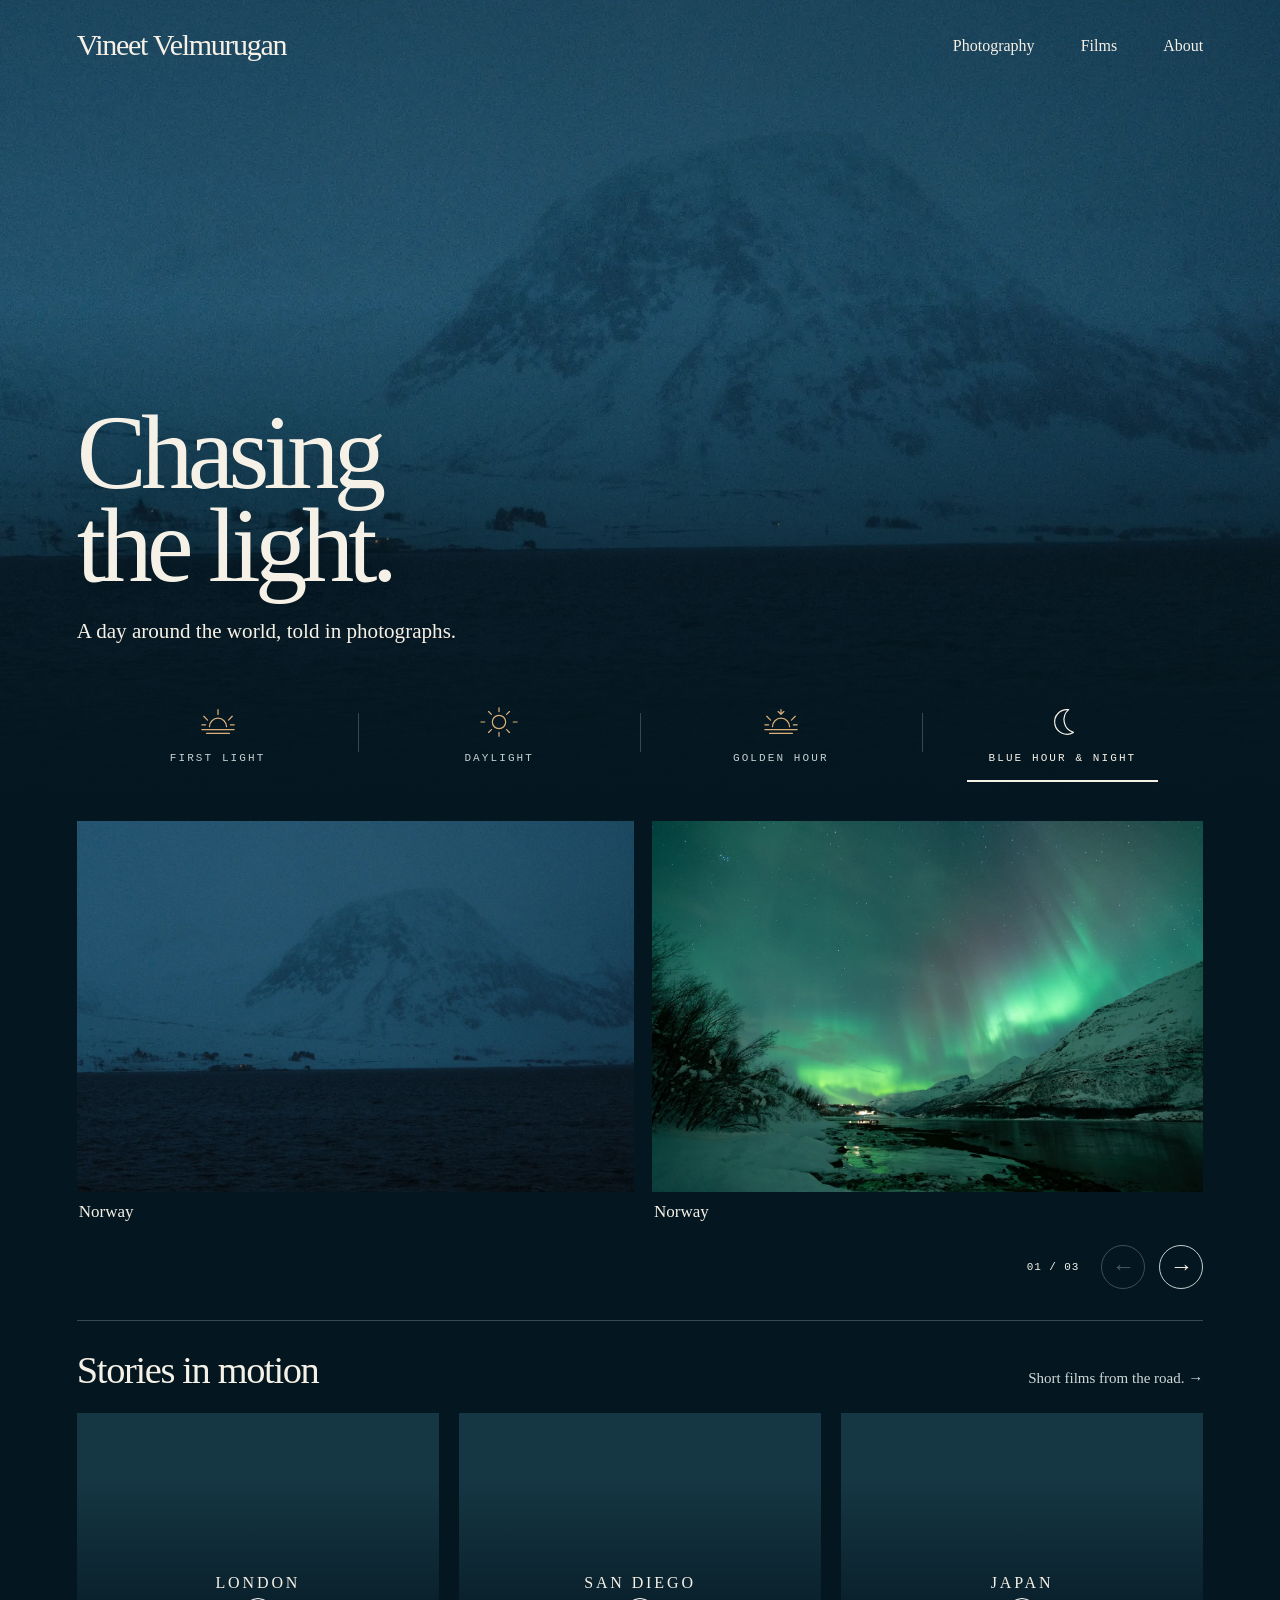
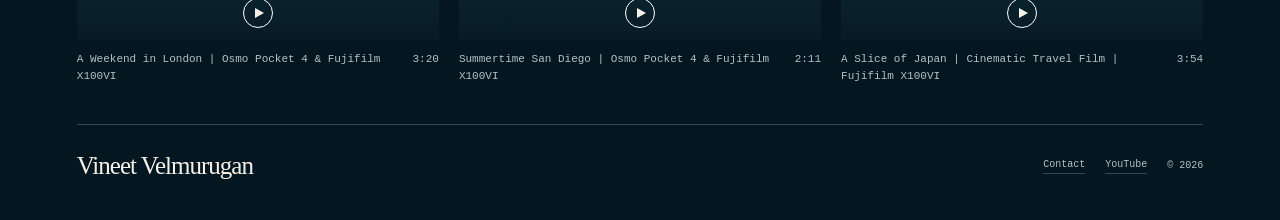
==== commit b61fb0ff: "Align gallery and crossfade hero with light selections" ====
--- a/index.html
+++ b/index.html
@@ -48,7 +48,7 @@
   </main>
   <footer class="site-footer">
     <a class="footer-name" id="footer-name" href="info.html"></a>
-    <div class="footer-details"><p id="footer-tagline"></p><a id="contact-link">Contact</a><span id="copyright"></span></div>
+    <div class="footer-details"><a id="contact-link">Contact</a><a id="youtube-link" target="_blank" rel="noopener noreferrer">YouTube</a><span id="copyright"></span></div>
   </footer>
   <dialog class="photo-viewer" id="photo-viewer" aria-label="Full-screen photograph">
     <button type="button" class="viewer-close round-button" id="viewer-close" aria-label="Close photograph">×</button>
--- a/light.css
+++ b/light.css
@@ -31,14 +31,14 @@
 .light-tab[aria-selected=true] { color: var(--text); }
 .light-tab[aria-selected=true]:after { content: ''; position: absolute; bottom: 3px; width: 68%; height: 2px; background: var(--text); }
 .light-tab[aria-selected=true] svg { color: var(--text); }
-.gallery-section { padding-top: 20px; }
-.gallery-track { --photo-height: clamp(270px, 29vw, 420px); display: flex; align-items: start; gap: 18px; overflow-x: auto; overscroll-behavior-x: contain; scroll-snap-type: x mandatory; scroll-padding-inline: 24px; padding: 0 24px 13px; scrollbar-width: thin; scrollbar-color: #536b75 transparent; }
+.gallery-section { margin: 0 var(--gutter); padding-top: 20px; }
+.gallery-track { --photo-height: clamp(270px, 29vw, 420px); display: flex; align-items: start; gap: 18px; overflow-x: auto; overscroll-behavior-x: contain; scroll-snap-type: x mandatory; padding: 0 0 13px; scrollbar-width: thin; scrollbar-color: #536b75 transparent; }
 .photo-card { flex: 0 0 auto; width: calc(var(--photo-height) * var(--ratio)); max-width: 85vw; margin: 0; scroll-snap-align: start; }
 .photo-button { display: block; width: 100%; padding: 0; background: #102a34; border: 0; text-align: left; }
 .photo-button img { width: 100%; height: var(--photo-height); display: block; object-fit: cover; }
 .photo-button:hover { opacity: .9; }
 .photo-card figcaption { padding: 10px 2px 0; font-size: 17px; }
-.gallery-controls { display: flex; justify-content: flex-end; align-items: center; gap: 14px; margin: 9px 28px 30px; min-height: 46px; }
+.gallery-controls { display: flex; justify-content: flex-end; align-items: center; gap: 14px; margin: 9px 0 30px; min-height: 46px; }
 .gallery-counter, #viewer-counter { font: 11px ui-monospace, SFMono-Regular, Consolas, monospace; letter-spacing: .08em; margin-right: 8px; }
 .round-button { background: transparent; border: 1px solid #c4ccce; width: 44px; height: 44px; border-radius: 50%; display: inline-flex; align-items: center; justify-content: center; font: 23px Georgia, serif; flex-shrink: 0; }
 .round-button:hover:not(:disabled) { background: #ffffff12; }
@@ -62,7 +62,6 @@
 .site-footer { display: flex; justify-content: space-between; gap: 25px; margin: 0 var(--gutter); padding: 27px 0 40px; border-top: 1px solid var(--line); }
 .footer-name { font-size: 25px; letter-spacing: -.04em; }
 .footer-details { display: flex; flex-wrap: wrap; align-items: center; justify-content: flex-end; gap: 20px; font: 10px/1.6 ui-monospace, SFMono-Regular, Consolas, monospace; color: var(--muted); }
-.footer-details p { margin: 0; letter-spacing: .14em; text-transform: uppercase; }
 .footer-details a { border-bottom: 1px solid var(--line); }
 .photo-viewer { position: fixed; inset: 0; width: 100%; height: 100%; max-width: none; max-height: none; margin: 0; border: 0; padding: 65px max(22px, 5vw) 24px; background: #020d13f7; color: var(--text); }
 .photo-viewer[open] { display: flex; flex-direction: column; }
@@ -89,9 +88,9 @@
  .light-tab svg { width: 29px; height: 28px; }
  .light-tab span { font-size: 9px; letter-spacing: .09em; max-width: 11ch; }
  .light-tab[aria-selected=true]:after { width: 80%; }
- .gallery-track { --photo-height: 290px; gap: 12px; padding-inline: 18px; scroll-padding-inline: 18px; }
+ .gallery-track { --photo-height: 290px; gap: 12px; }
  .photo-card { max-width: 82vw; }
- .gallery-controls { margin: 12px 20px 24px; }
+ .gallery-controls { margin: 12px 0 24px; }
  .section-heading { align-items: flex-start; flex-direction: column; gap: 12px; }
  .film-grid { grid-template-columns: 1fr; gap: 26px; }
  .film-poster { aspect-ratio: 16/9; }
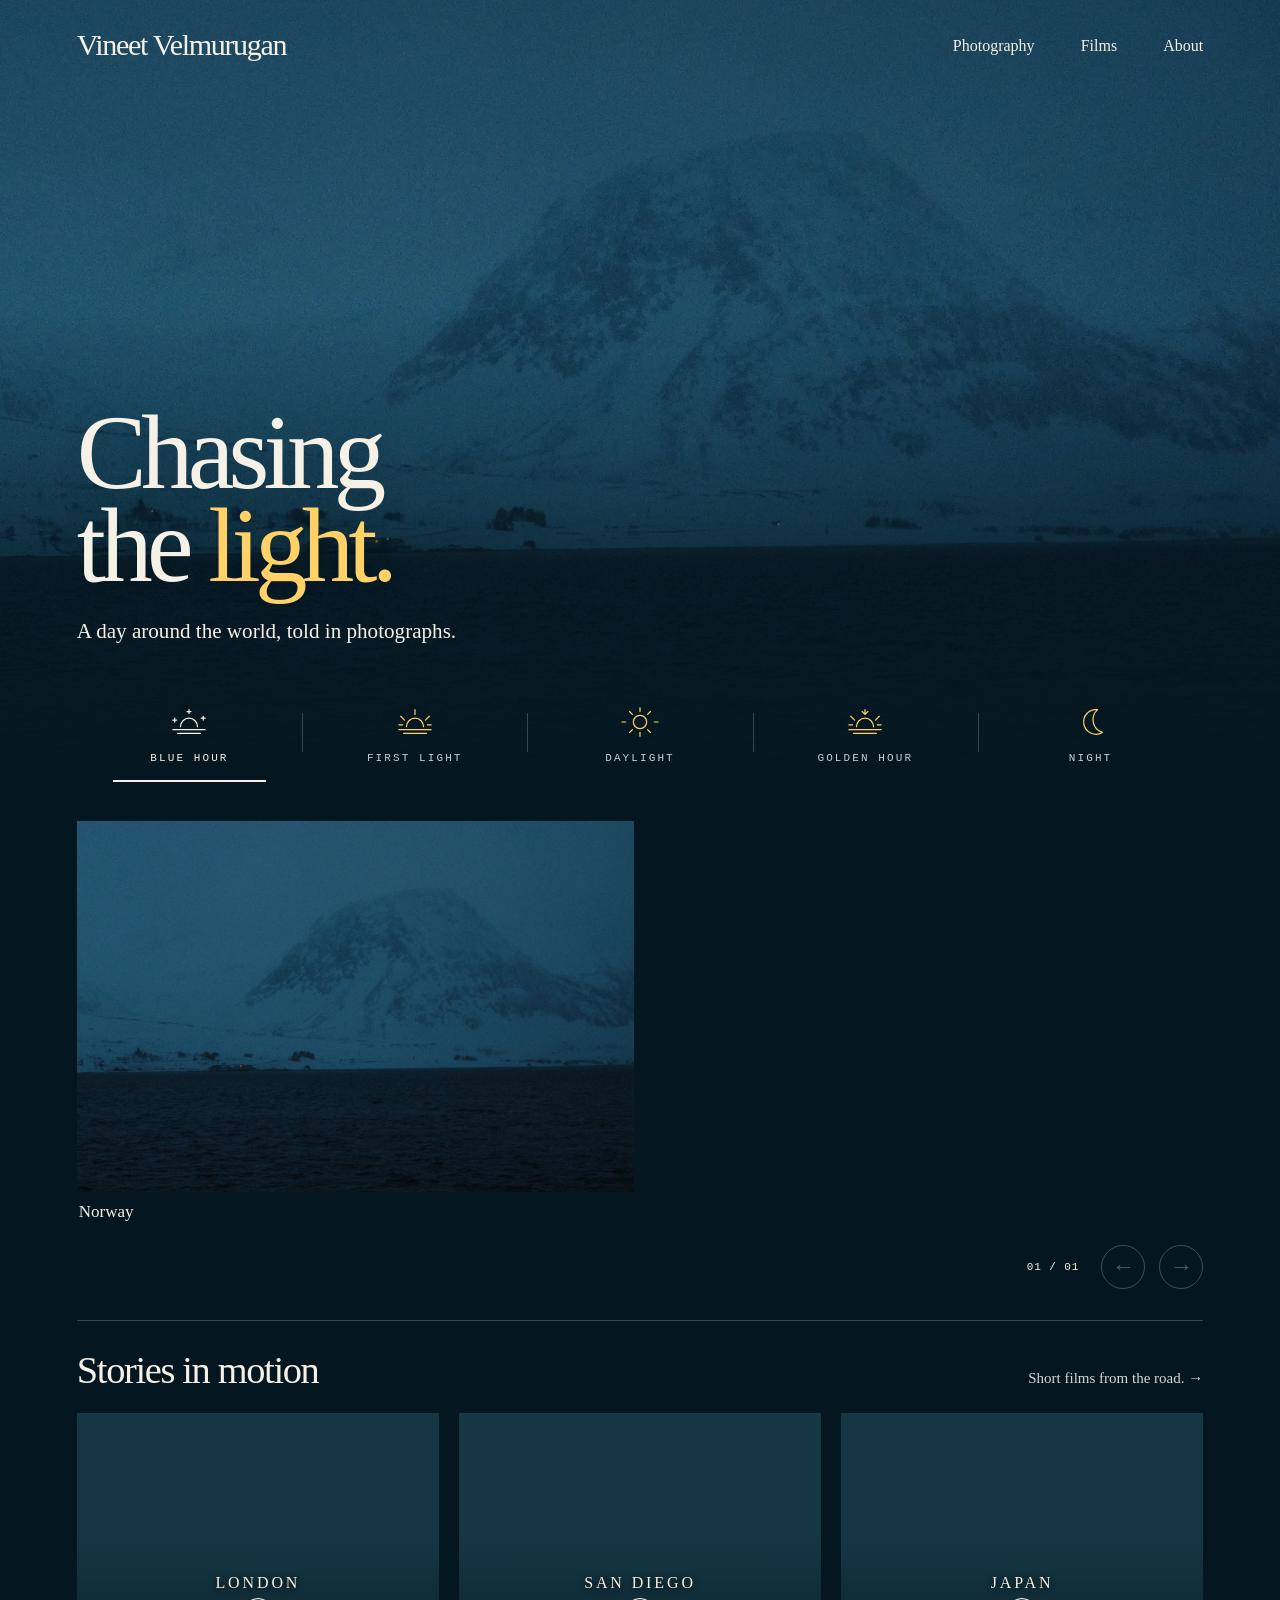
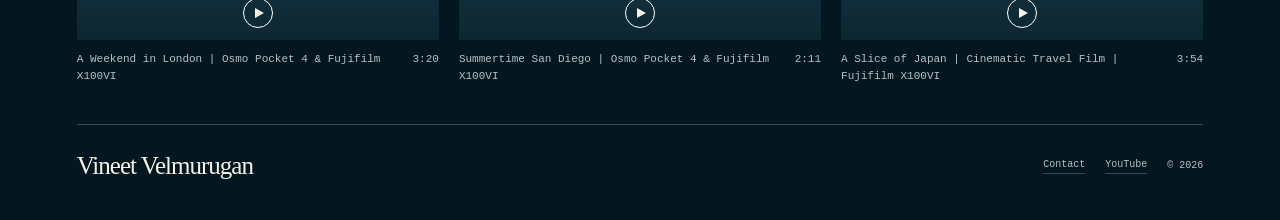
==== commit aa445e5d: "Brighten gold accents and redesign Films with shared cinematic theme" ====
--- a/index.html
+++ b/index.html
@@ -8,6 +8,7 @@
   <title>Chasing the Light — Vineet Velmurugan</title>
   <link rel="stylesheet" href="light.css">
   <script src="config.js" defer></script>
+  <script src="films.js" defer></script>
   <script src="light.js" defer></script>
 </head>
 <body>
--- a/light.css
+++ b/light.css
@@ -1,4 +1,4 @@
-:root { color-scheme: dark; --bg: #041720; --text: #f6f1e7; --muted: #b5c1c4; --line: #82929966; --gold: #dbaf78; --gutter: clamp(22px, 6vw, 104px); --serif: Georgia, 'Times New Roman', serif; }
+:root { color-scheme: dark; --bg: #041720; --text: #f6f1e7; --muted: #b5c1c4; --line: #82929966; --gold: #ffd166; --gutter: clamp(22px, 6vw, 104px); --serif: Georgia, 'Times New Roman', serif; }
 * { box-sizing: border-box; }
 html { scroll-behavior: smooth; }
 body { margin: 0; background: var(--bg); color: var(--text); font-family: var(--serif); -webkit-font-smoothing: antialiased; }
@@ -23,7 +23,7 @@
 h1 { margin: 0; font-size: clamp(72px, 8.2vw, 124px); font-weight: 400; line-height: .88; letter-spacing: -.055em; text-shadow: 0 2px 28px #0002; }
 h1 span { display: block; }
 .hero-content p { font-size: clamp(16px, 1.65vw, 24px); line-height: 1.5; margin: 24px 0 0; }
-.light-tabs { display: grid; grid-template-columns: repeat(4, 1fr); margin: 0 var(--gutter); padding: 8px 0 16px; scroll-margin-top: 20px; }
+.light-tabs { display: grid; grid-template-columns: repeat(5, minmax(0, 1fr)); margin: 0 var(--gutter); padding: 8px 0 16px; scroll-margin-top: 20px; }
 .light-tab { position: relative; display: flex; align-items: center; flex-direction: column; gap: 13px; border: 0; padding: 13px 9px 19px; background: transparent; color: #c7d0d1; }
 .light-tab + .light-tab:before { content: ''; position: absolute; left: 0; top: 22%; height: 42%; width: 1px; background: var(--line); }
 .light-tab svg { width: 38px; height: 32px; color: var(--gold); }
@@ -51,12 +51,12 @@
 .film-grid { display: grid; grid-template-columns: repeat(3, minmax(0, 1fr)); gap: 20px; }
 .film-card { display: block; min-width: 0; }
 .film-poster { position: relative; overflow: hidden; aspect-ratio: 16 / 10; background: #153643; }
-.film-poster img { position: absolute; width: 100%; height: 100%; object-fit: cover; }
-.film-poster:after { position: absolute; content: ''; inset: 0; background: linear-gradient(transparent 30%, #001019b8); }
-.film-location { position: absolute; z-index: 1; bottom: 48px; left: 15px; right: 15px; text-align: center; font: 16px var(--serif); text-transform: uppercase; letter-spacing: .18em; }
+.film-poster img { position: absolute; width: 100%; height: 100%; object-fit: cover; filter: brightness(1.12) saturate(1.08); }
+.film-poster:after { position: absolute; content: ''; inset: 0; background: linear-gradient(transparent 55%, #00101966); }
+.film-location { position: absolute; z-index: 1; bottom: 48px; left: 15px; right: 15px; text-align: center; text-shadow: 0 1px 6px #000; font: 16px var(--serif); text-transform: uppercase; letter-spacing: .18em; }
 .play-icon { z-index: 1; position: absolute; bottom: 12px; left: calc(50% - 15px); width: 30px; height: 30px; border: 1px solid white; border-radius: 50%; display: grid; place-items: center; }
 .play-icon svg { width: 12px; height: 12px; margin-left: 2px; }
-.film-card:hover .film-poster { opacity: .85; }
+.film-card:hover .film-poster img { filter: brightness(1.2) saturate(1.08); }
 .film-meta { display: flex; justify-content: space-between; gap: 15px; color: var(--muted); margin-top: 11px; font: 11px/1.6 ui-monospace, SFMono-Regular, Consolas, monospace; }
 .film-runtime { flex-shrink: 0; }
 .site-footer { display: flex; justify-content: space-between; gap: 25px; margin: 0 var(--gutter); padding: 27px 0 40px; border-top: 1px solid var(--line); }
@@ -103,3 +103,60 @@
  .viewer-stage img { max-height: calc(100svh - 230px); }
 }
 @media (prefers-reduced-motion: reduce) { html { scroll-behavior: auto; } }
+
+.gold-text { color: var(--gold); font-style: normal; }
+.about-page, .videos-page { background: radial-gradient(ellipse at 85% 10%, #153746 0, transparent 55%), var(--bg); }
+.about-page .site-header, .videos-page .site-header { position: relative; }
+.site-nav a[aria-current=page] { color: var(--gold); text-decoration: underline; text-underline-offset: 7px; }
+.about-main { margin: 0 var(--gutter); }
+.about-intro { display: grid; grid-template-columns: 1.1fr 1fr; gap: clamp(40px, 7vw, 110px); align-items: start; padding: 70px 0 80px; }
+.eyebrow { font: 11px/1.6 ui-monospace, SFMono-Regular, Consolas, monospace; letter-spacing: .17em; text-transform: uppercase; color: var(--gold); margin: 0 0 28px; }
+.about-story h1 { font-size: clamp(68px, 7.5vw, 112px); }
+.about-bio { max-width: 55ch; margin: 38px 0 26px; color: var(--muted); font-size: 17px; line-height: 1.8; }
+.about-bio p:first-child { color: var(--text); font-size: 22px; line-height: 1.6; }
+.about-link { display: inline-block; color: var(--text); font-size: 17px; line-height: 1.8; border-bottom: 1px solid var(--gold); overflow-wrap: anywhere; }
+.about-link:hover { color: var(--gold); }
+.about-link span { margin-left: 18px; }
+.about-portrait { margin: 0; padding-top: 45px; }
+.about-portrait img { width: 100%; aspect-ratio: 4 / 5; object-fit: cover; display: block; }
+.about-portrait figcaption { display: flex; justify-content: space-between; flex-wrap: wrap; gap: 8px; padding-top: 15px; color: var(--muted); font: 10px/1.6 ui-monospace, SFMono-Regular, Consolas, monospace; }
+.about-details { display: grid; grid-template-columns: 1fr 1fr; gap: 45px; border-top: 1px solid var(--line); padding: 40px 0 60px; }
+.about-details .eyebrow { margin-bottom: 18px; }
+.about-details p { color: var(--muted); font-size: 17px; line-height: 1.7; }
+.about-list { list-style: none; padding: 0; margin: 0; font-size: 20px; line-height: 1.9; }
+@media (max-width: 700px) {
+ .about-intro { grid-template-columns: 1fr; gap: 36px; padding: 45px 0; }
+ .about-story h1 { font-size: clamp(64px, 14vw, 92px); }
+ .about-bio { font-size: 16px; margin-top: 28px; }
+ .about-bio p:first-child { font-size: 20px; }
+ .about-portrait { padding-top: 0; }
+ .about-details { grid-template-columns: 1fr; gap: 32px; padding: 32px 0 45px; }
+}
+
+.videos-main { margin: 0 var(--gutter); }
+.videos-intro { display: grid; grid-template-columns: 1.2fr 1fr; gap: 50px; align-items: end; padding: 70px 0 64px; }
+.videos-intro h1 { font-size: clamp(68px, 7.5vw, 112px); }
+.videos-intro-copy { max-width: 38ch; justify-self: end; padding-bottom: 6px; }
+.videos-intro-copy p { color: var(--muted); font-size: 20px; line-height: 1.7; margin: 0 0 24px; }
+.films-library { padding-bottom: 55px; scroll-margin-top: 25px; }
+.films-library .film-grid { grid-template-columns: repeat(2, minmax(0, 1fr)); gap: 42px 26px; }
+.films-library .film-card:first-child { grid-column: 1 / -1; }
+.films-library .film-poster { aspect-ratio: 16 / 9; }
+.films-library .film-card:first-child .film-poster { aspect-ratio: 2.15; }
+.films-library .film-location { font-size: clamp(22px, 3vw, 44px); bottom: 72px; }
+.films-library .play-icon { width: 40px; height: 40px; left: calc(50% - 20px); bottom: 19px; border-color: var(--gold); color: var(--gold); background: #04172066; }
+.films-library .film-meta { margin-top: 16px; align-items: baseline; font: 20px/1.5 var(--serif); color: var(--text); }
+.films-library .film-runtime { color: var(--gold); font: 12px ui-monospace, SFMono-Regular, Consolas, monospace; }
+.videos-outro { display: flex; justify-content: space-between; gap: 24px; align-items: center; border-top: 1px solid var(--line); padding: 30px 0 45px; }
+.videos-outro p { color: var(--muted); font-size: 21px; margin: 0; }
+@media (max-width: 700px) {
+ .videos-intro { grid-template-columns: 1fr; padding: 45px 0 38px; gap: 30px; }
+ .videos-intro h1 { font-size: clamp(64px, 14vw, 92px); }
+ .videos-intro-copy { justify-self: start; }
+ .videos-intro-copy p { font-size: 18px; }
+ .films-library .film-grid { grid-template-columns: 1fr; gap: 32px; }
+ .films-library .film-card:first-child .film-poster { aspect-ratio: 16 / 9; }
+ .films-library .film-location { font-size: 22px; }
+ .films-library .film-meta { font-size: 17px; }
+ .videos-outro { align-items: flex-start; flex-direction: column; }
+}
